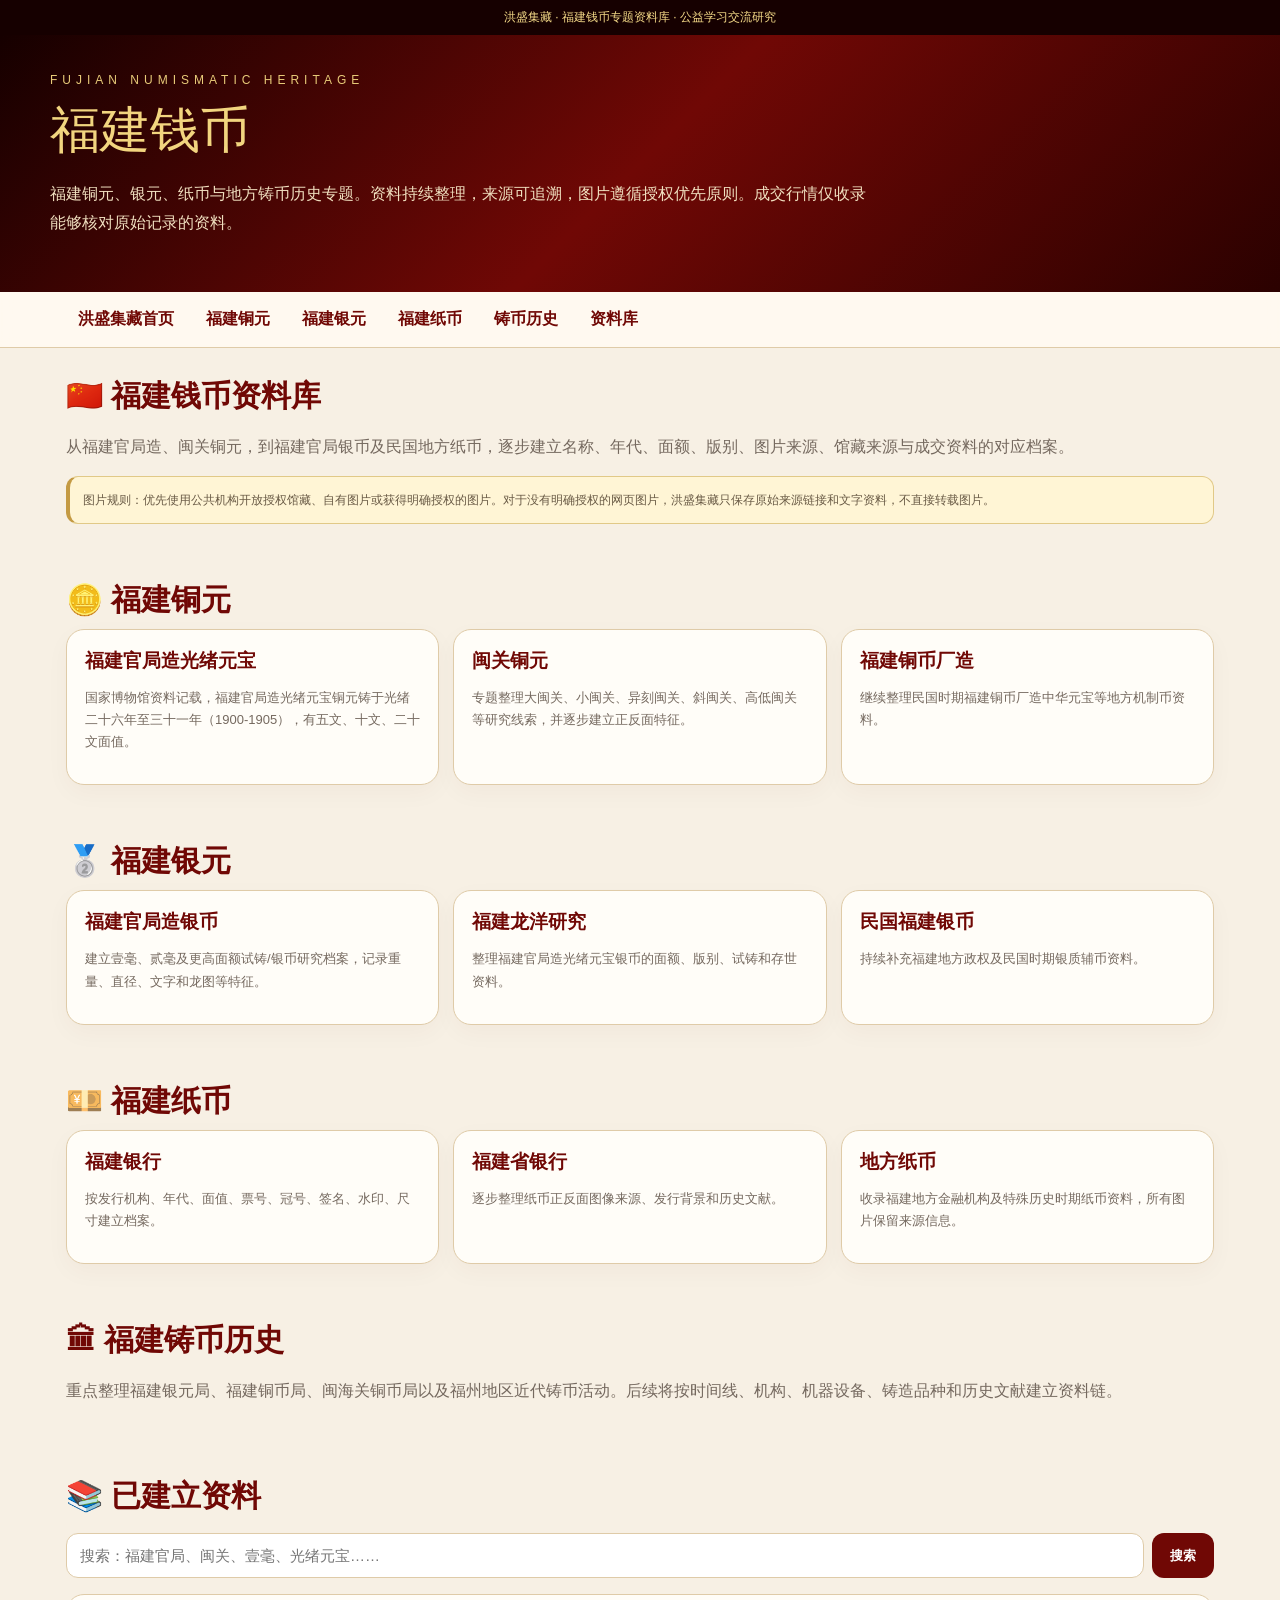
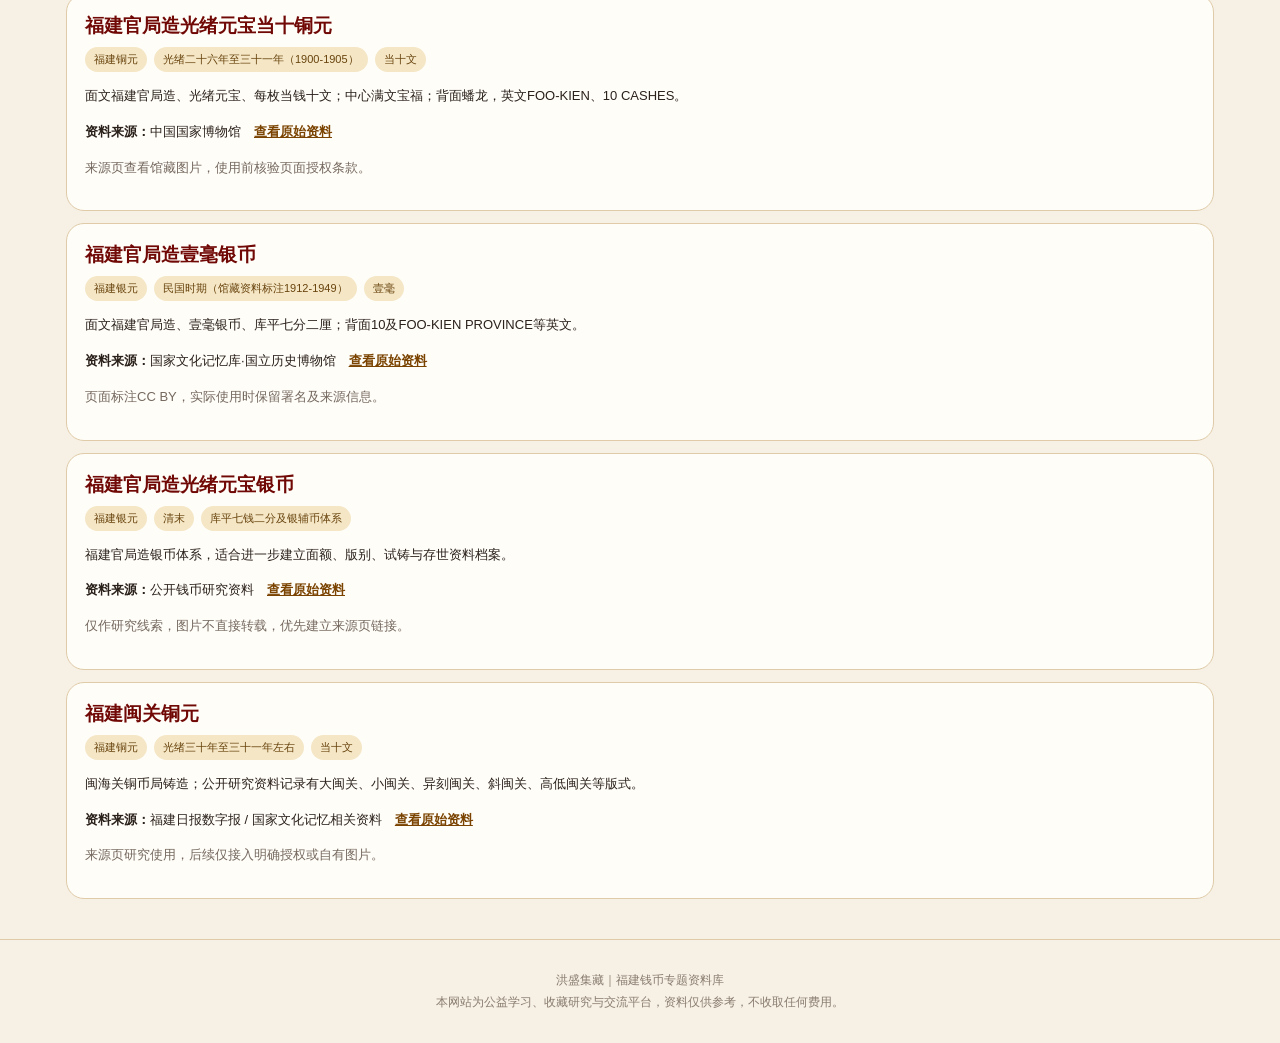
==== fujian-coin.html @ ee7e840b "feat: add Fujian coin research section" ====
<!doctype html>
<html lang="zh-CN">
<head>
<meta charset="utf-8">
<meta name="viewport" content="width=device-width,initial-scale=1">
<meta name="description" content="洪盛集藏·福建钱币资料库，收录福建铜元、福建银元、福建纸币、福建铸币历史及成交研究资料。">
<title>福建钱币｜洪盛集藏</title>
<style>
:root{--red:#700805;--deep:#210000;--gold:#c49a43;--paper:#f7f0e4;--ink:#2b211b;--muted:#75695f;--line:#dfcba8}*{box-sizing:border-box}body{margin:0;background:var(--paper);color:var(--ink);font-family:-apple-system,BlinkMacSystemFont,"Noto Sans SC","PingFang SC","Microsoft YaHei",Arial,sans-serif}.top{background:#160000;color:#f4d987;text-align:center;padding:9px;font-size:12px}.hero{background:linear-gradient(135deg,#160000,#700805,#2b0100);color:#fff;padding:38px 16px}.wrap{max-width:1180px;margin:auto}.kicker{color:#e8cb79;letter-spacing:5px;font-size:12px}.brand{font-family:"STKaiti","KaiTi","Songti SC",serif;font-size:50px;color:#f2d57f;margin:10px 0}.hero p{max-width:820px;color:#f0dfbf;line-height:1.8}.nav{position:sticky;top:0;background:#fffaf0ee;backdrop-filter:blur(10px);border-bottom:1px solid var(--line);z-index:5}.nav .wrap{display:flex;gap:8px;overflow:auto;padding:8px 16px}.nav a{color:var(--red);text-decoration:none;font-weight:800;padding:9px 12px;white-space:nowrap;border-radius:10px}.section{padding:28px 16px}.title{font-family:"STKaiti","KaiTi","Songti SC",serif;color:var(--red);font-size:30px;margin:0 0 8px}.desc{color:var(--muted);line-height:1.7}.cards{display:grid;grid-template-columns:repeat(3,1fr);gap:14px}.card{background:#fffdf8;border:1px solid var(--line);border-radius:18px;padding:18px;box-shadow:0 8px 24px #4b1d0009}.card h3{margin:0;color:var(--red)}.card p{font-size:13px;color:var(--muted);line-height:1.7}.record{background:#fffdf8;border:1px solid var(--line);border-radius:18px;padding:18px;margin:12px 0}.record h3{margin:0 0 7px;color:var(--red)}.meta{display:flex;flex-wrap:wrap;gap:7px;margin:8px 0}.tag{background:#f5e7c6;color:#68430d;padding:5px 9px;border-radius:999px;font-size:11px}.record p{line-height:1.75;font-size:13px}.record a{color:#7a4300;font-weight:800}.notice{background:#fff5d5;border:1px solid #e1c987;border-left:4px solid var(--gold);padding:13px;border-radius:12px;font-size:12px;line-height:1.7;color:#695a45}.search{display:flex;gap:8px;margin:16px 0}.search input{flex:1;padding:13px;border:1px solid var(--line);border-radius:12px;font-size:15px;background:#fff}.search button{border:0;background:var(--red);color:#fff;padding:0 18px;border-radius:12px;font-weight:800}.empty{color:var(--muted);padding:20px;text-align:center}footer{text-align:center;padding:30px 16px;color:#897d70;border-top:1px solid var(--line);font-size:12px;line-height:1.8}@media(max-width:800px){.cards{grid-template-columns:1fr 1fr}}@media(max-width:520px){.cards{grid-template-columns:1fr}.brand{font-size:40px}}
</style>
</head>
<body>
<div class="top">洪盛集藏 · 福建钱币专题资料库 · 公益学习交流研究</div>
<header class="hero"><div class="wrap"><div class="kicker">FUJIAN NUMISMATIC HERITAGE</div><div class="brand">福建钱币</div><p>福建铜元、银元、纸币与地方铸币历史专题。资料持续整理，来源可追溯，图片遵循授权优先原则。成交行情仅收录能够核对原始记录的资料。</p></div></header>
<nav class="nav"><div class="wrap"><a href="./">洪盛集藏首页</a><a href="#copper">福建铜元</a><a href="#silver">福建银元</a><a href="#paper">福建纸币</a><a href="#history">铸币历史</a><a href="#records">资料库</a></div></nav>
<main class="wrap">
<section class="section"><h2 class="title">🇨🇳 福建钱币资料库</h2><p class="desc">从福建官局造、闽关铜元，到福建官局银币及民国地方纸币，逐步建立名称、年代、面额、版别、图片来源、馆藏来源与成交资料的对应档案。</p><div class="notice">图片规则：优先使用公共机构开放授权馆藏、自有图片或获得明确授权的图片。对于没有明确授权的网页图片，洪盛集藏只保存原始来源链接和文字资料，不直接转载图片。</div></section>
<section class="section" id="copper"><h2 class="title">🪙 福建铜元</h2><div class="cards"><div class="card"><h3>福建官局造光绪元宝</h3><p>国家博物馆资料记载，福建官局造光绪元宝铜元铸于光绪二十六年至三十一年（1900-1905），有五文、十文、二十文面值。</p></div><div class="card"><h3>闽关铜元</h3><p>专题整理大闽关、小闽关、异刻闽关、斜闽关、高低闽关等研究线索，并逐步建立正反面特征。</p></div><div class="card"><h3>福建铜币厂造</h3><p>继续整理民国时期福建铜币厂造中华元宝等地方机制币资料。</p></div></div></section>
<section class="section" id="silver"><h2 class="title">🥈 福建银元</h2><div class="cards"><div class="card"><h3>福建官局造银币</h3><p>建立壹毫、贰毫及更高面额试铸/银币研究档案，记录重量、直径、文字和龙图等特征。</p></div><div class="card"><h3>福建龙洋研究</h3><p>整理福建官局造光绪元宝银币的面额、版别、试铸和存世资料。</p></div><div class="card"><h3>民国福建银币</h3><p>持续补充福建地方政权及民国时期银质辅币资料。</p></div></div></section>
<section class="section" id="paper"><h2 class="title">💴 福建纸币</h2><div class="cards"><div class="card"><h3>福建银行</h3><p>按发行机构、年代、面值、票号、冠号、签名、水印、尺寸建立档案。</p></div><div class="card"><h3>福建省银行</h3><p>逐步整理纸币正反面图像来源、发行背景和历史文献。</p></div><div class="card"><h3>地方纸币</h3><p>收录福建地方金融机构及特殊历史时期纸币资料，所有图片保留来源信息。</p></div></div></section>
<section class="section" id="history"><h2 class="title">🏛 福建铸币历史</h2><p class="desc">重点整理福建银元局、福建铜币局、闽海关铜币局以及福州地区近代铸币活动。后续将按时间线、机构、机器设备、铸造品种和历史文献建立资料链。</p></section>
<section class="section" id="records"><h2 class="title">📚 已建立资料</h2><div class="search"><input id="q" placeholder="搜索：福建官局、闽关、壹毫、光绪元宝……"><button onclick="searchRecords()">搜索</button></div><div id="list"><div class="empty">资料加载中……</div></div></section>
</main>
<footer>洪盛集藏｜福建钱币专题资料库<br>本网站为公益学习、收藏研究与交流平台，资料仅供参考，不收取任何费用。</footer>
<script>
let records=[];
fetch('./data/fujian-coins.json').then(r=>r.json()).then(d=>{records=d.records||[];render(records)}).catch(()=>{document.getElementById('list').innerHTML='<div class="empty">资料暂时无法加载，请稍后刷新。</div>'});
function render(items){const el=document.getElementById('list');if(!items.length){el.innerHTML='<div class="empty">没有找到相关资料。</div>';return}el.innerHTML=items.map(x=>`<article class="record"><h3>${esc(x.name)}</h3><div class="meta"><span class="tag">${esc(x.category)}</span><span class="tag">${esc(x.period)}</span>${x.denomination?`<span class="tag">${esc(x.denomination)}</span>`:''}</div><p>${esc(x.features||'')}</p><p><b>资料来源：</b>${esc(x.source||'')}　<a href="${escAttr(x.source_url)}" target="_blank" rel="noopener">查看原始资料</a></p><p class="desc">${esc(x.image_policy||'')}</p></article>`).join('')}
function searchRecords(){const q=document.getElementById('q').value.trim().toLowerCase();render(!q?records:records.filter(x=>Object.values(x).join(' ').toLowerCase().includes(q)))}
function esc(s){return String(s??'').replace(/[&<>\"]/g,m=>({'&':'&amp;','<':'&lt;','>':'&gt;','\\':'&#92;','"':'&quot;'}[m]))}function escAttr(s){return esc(s).replace(/'/g,'&#39;')}
document.getElementById('q').addEventListener('keydown',e=>{if(e.key==='Enter')searchRecords()});
</script>
</body>
</html>
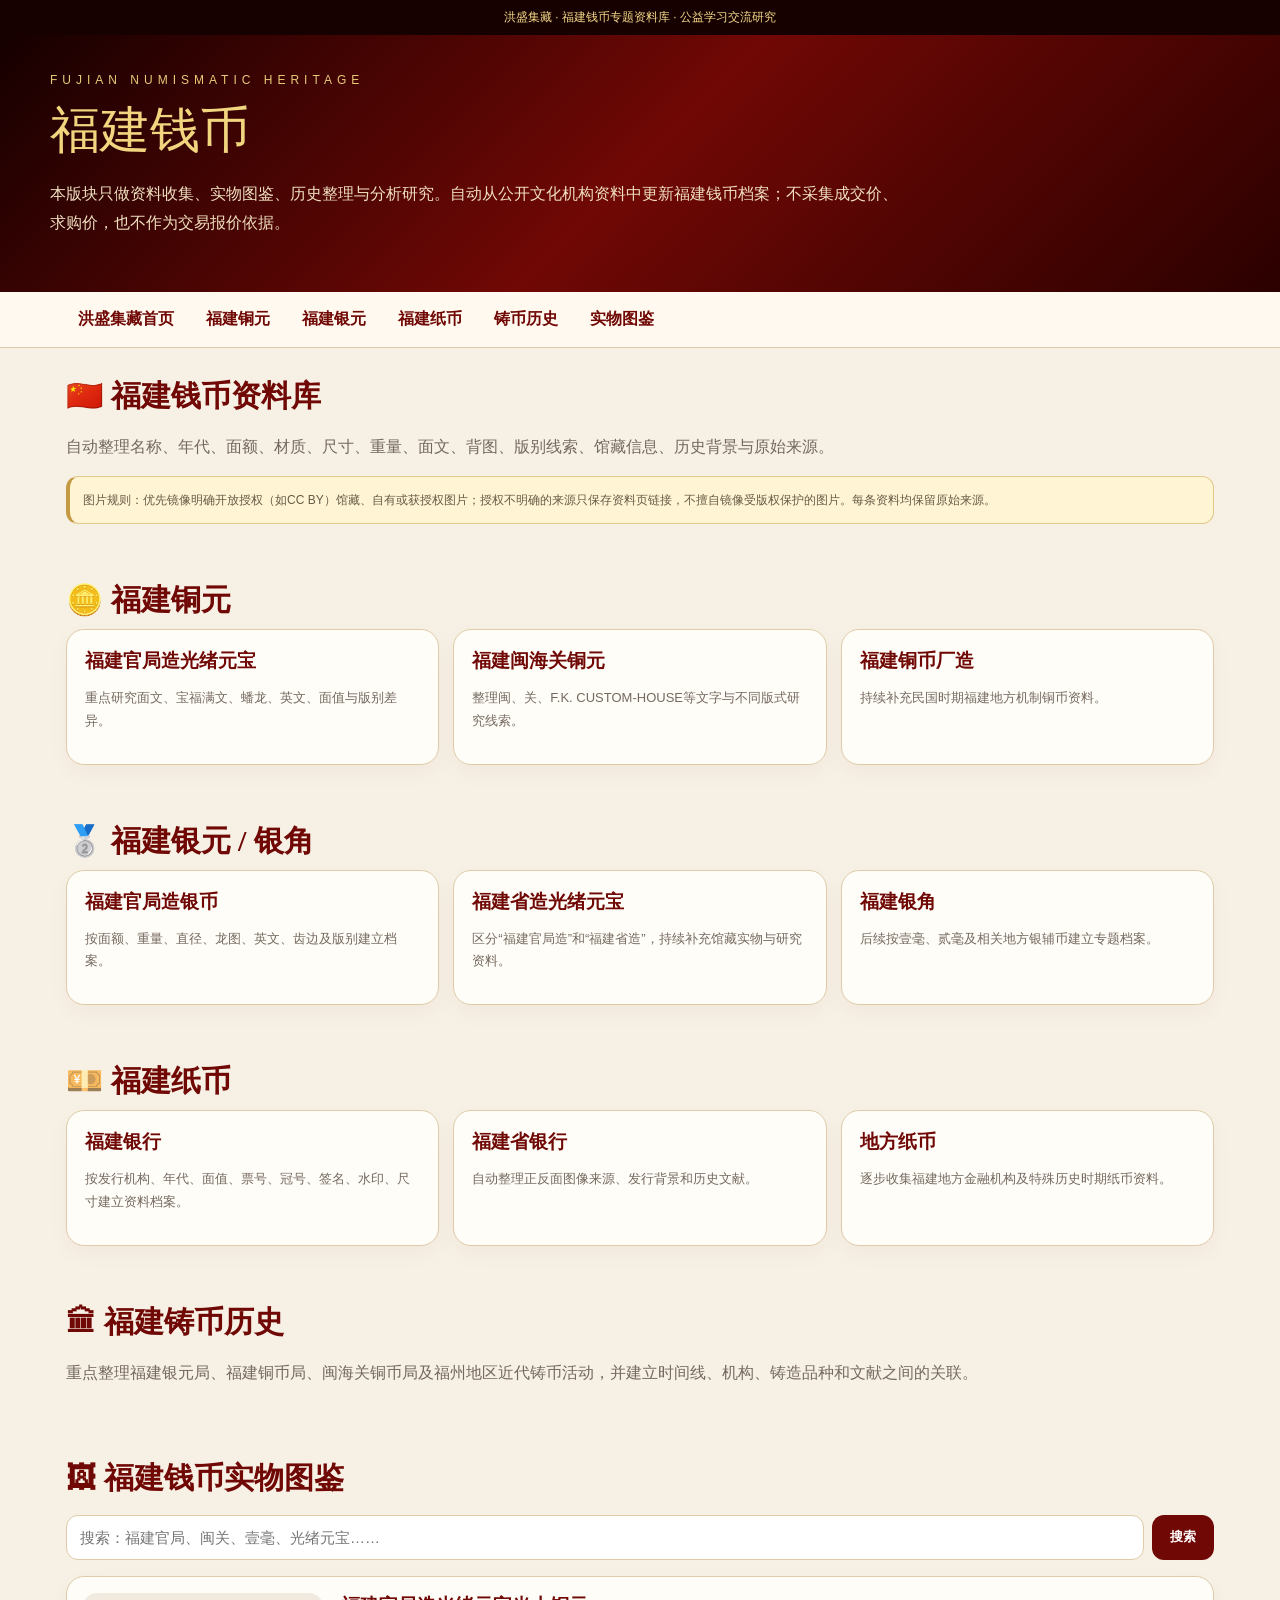
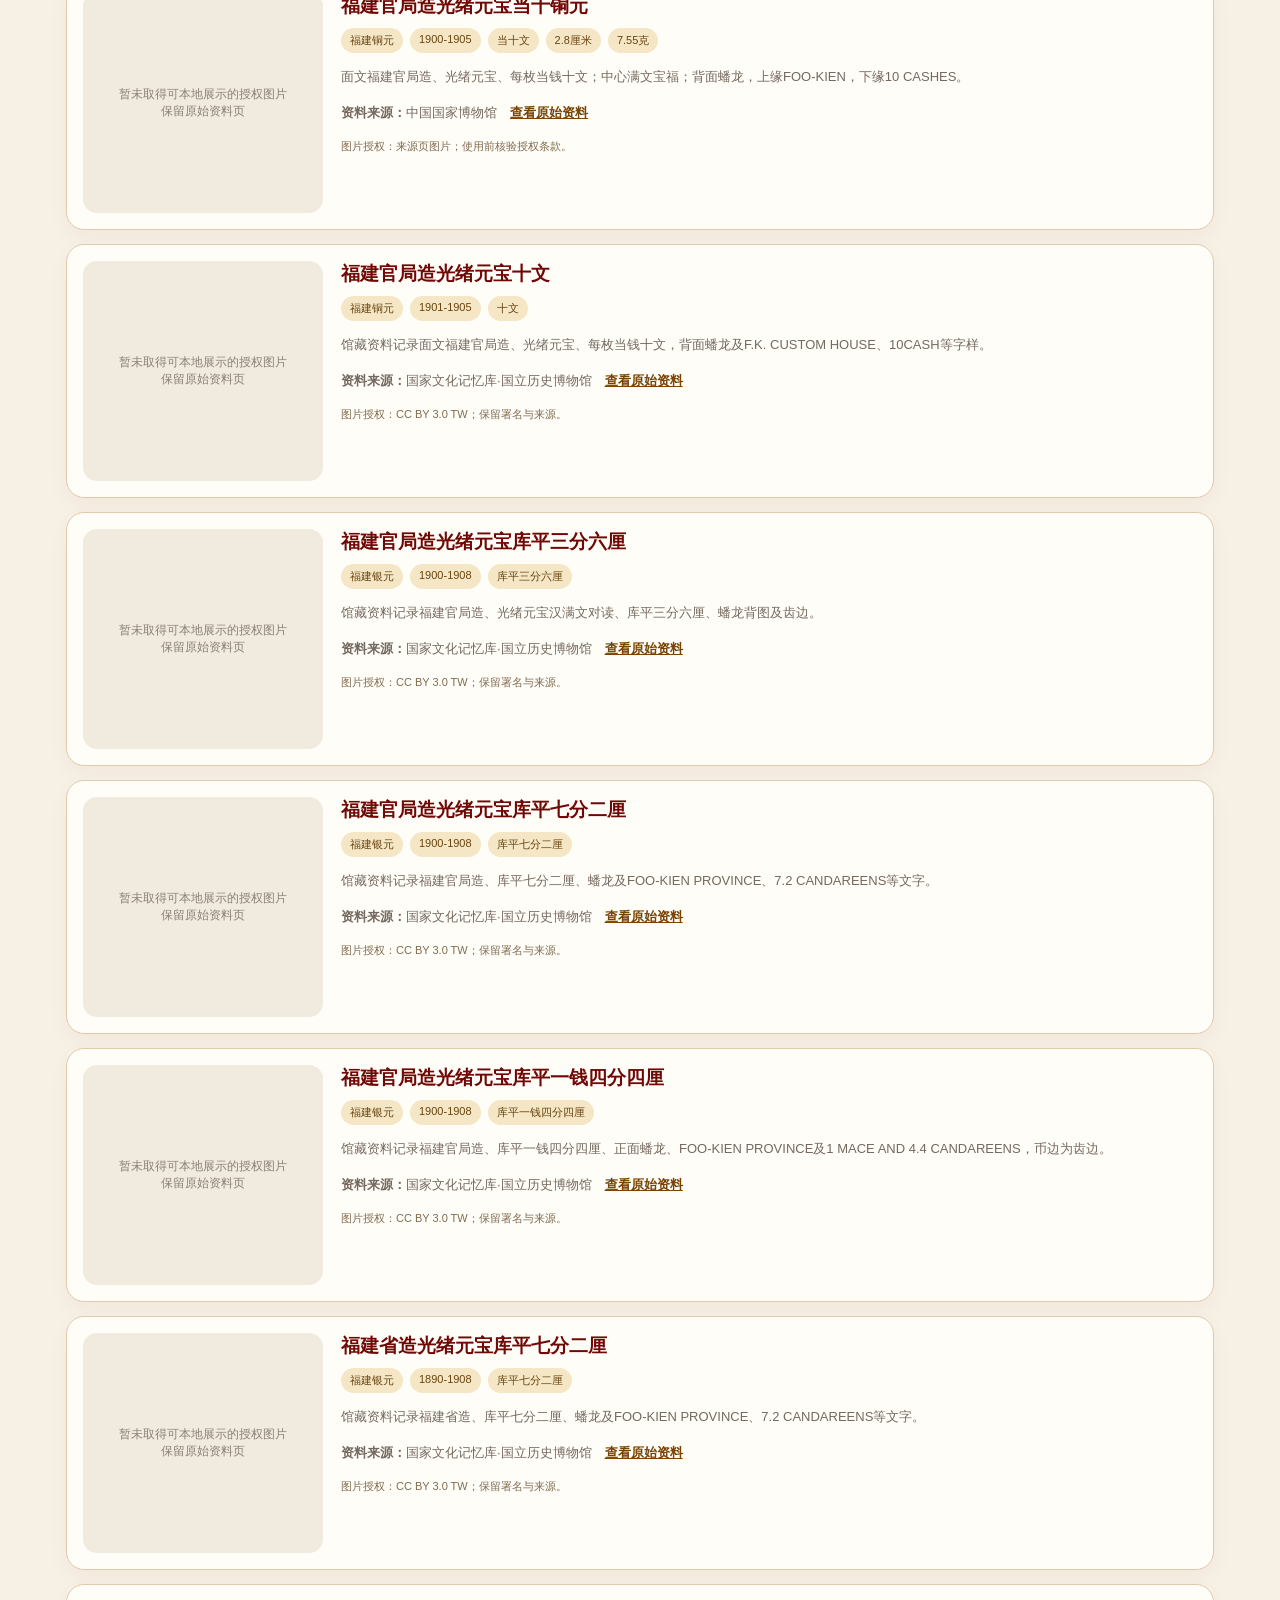
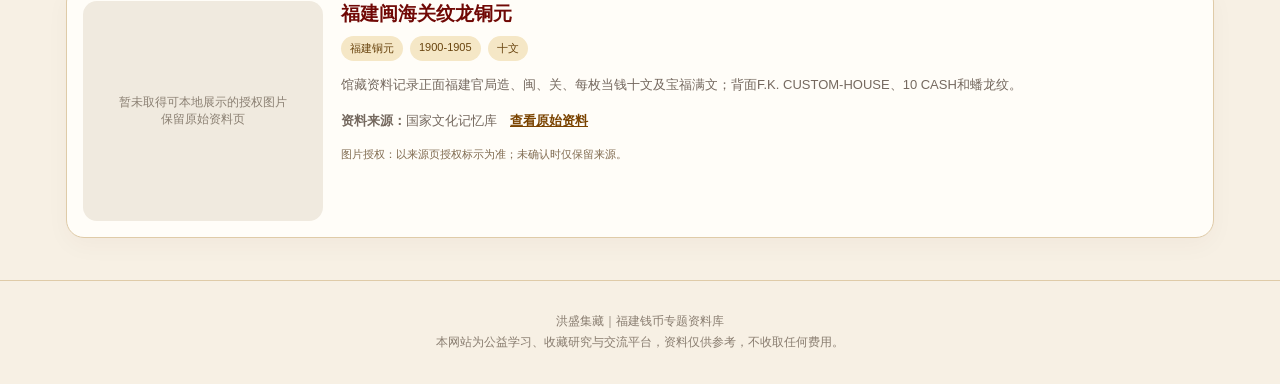
==== commit 8dbe10c0: "feat: show Fujian research records and authorized specimen images" ====
--- a/fujian-coin.html
+++ b/fujian-coin.html
@@ -1,34 +1,30 @@
 <!doctype html>
 <html lang="zh-CN">
 <head>
-<meta charset="utf-8">
-<meta name="viewport" content="width=device-width,initial-scale=1">
-<meta name="description" content="洪盛集藏·福建钱币资料库，收录福建铜元、福建银元、福建纸币、福建铸币历史及成交研究资料。">
-<title>福建钱币｜洪盛集藏</title>
+<meta charset="utf-8"><meta name="viewport" content="width=device-width,initial-scale=1">
+<meta name="description" content="洪盛集藏·福建钱币资料库：自动整理福建铜元、银元、银角、纸币、地方货币、铸币历史与馆藏实物图片。">
+<title>福建钱币资料库｜洪盛集藏</title>
 <style>
-:root{--red:#700805;--deep:#210000;--gold:#c49a43;--paper:#f7f0e4;--ink:#2b211b;--muted:#75695f;--line:#dfcba8}*{box-sizing:border-box}body{margin:0;background:var(--paper);color:var(--ink);font-family:-apple-system,BlinkMacSystemFont,"Noto Sans SC","PingFang SC","Microsoft YaHei",Arial,sans-serif}.top{background:#160000;color:#f4d987;text-align:center;padding:9px;font-size:12px}.hero{background:linear-gradient(135deg,#160000,#700805,#2b0100);color:#fff;padding:38px 16px}.wrap{max-width:1180px;margin:auto}.kicker{color:#e8cb79;letter-spacing:5px;font-size:12px}.brand{font-family:"STKaiti","KaiTi","Songti SC",serif;font-size:50px;color:#f2d57f;margin:10px 0}.hero p{max-width:820px;color:#f0dfbf;line-height:1.8}.nav{position:sticky;top:0;background:#fffaf0ee;backdrop-filter:blur(10px);border-bottom:1px solid var(--line);z-index:5}.nav .wrap{display:flex;gap:8px;overflow:auto;padding:8px 16px}.nav a{color:var(--red);text-decoration:none;font-weight:800;padding:9px 12px;white-space:nowrap;border-radius:10px}.section{padding:28px 16px}.title{font-family:"STKaiti","KaiTi","Songti SC",serif;color:var(--red);font-size:30px;margin:0 0 8px}.desc{color:var(--muted);line-height:1.7}.cards{display:grid;grid-template-columns:repeat(3,1fr);gap:14px}.card{background:#fffdf8;border:1px solid var(--line);border-radius:18px;padding:18px;box-shadow:0 8px 24px #4b1d0009}.card h3{margin:0;color:var(--red)}.card p{font-size:13px;color:var(--muted);line-height:1.7}.record{background:#fffdf8;border:1px solid var(--line);border-radius:18px;padding:18px;margin:12px 0}.record h3{margin:0 0 7px;color:var(--red)}.meta{display:flex;flex-wrap:wrap;gap:7px;margin:8px 0}.tag{background:#f5e7c6;color:#68430d;padding:5px 9px;border-radius:999px;font-size:11px}.record p{line-height:1.75;font-size:13px}.record a{color:#7a4300;font-weight:800}.notice{background:#fff5d5;border:1px solid #e1c987;border-left:4px solid var(--gold);padding:13px;border-radius:12px;font-size:12px;line-height:1.7;color:#695a45}.search{display:flex;gap:8px;margin:16px 0}.search input{flex:1;padding:13px;border:1px solid var(--line);border-radius:12px;font-size:15px;background:#fff}.search button{border:0;background:var(--red);color:#fff;padding:0 18px;border-radius:12px;font-weight:800}.empty{color:var(--muted);padding:20px;text-align:center}footer{text-align:center;padding:30px 16px;color:#897d70;border-top:1px solid var(--line);font-size:12px;line-height:1.8}@media(max-width:800px){.cards{grid-template-columns:1fr 1fr}}@media(max-width:520px){.cards{grid-template-columns:1fr}.brand{font-size:40px}}
-</style>
-</head>
+:root{--red:#700805;--gold:#c49a43;--paper:#f7f0e4;--ink:#2b211b;--muted:#75695f;--line:#dfcba8}*{box-sizing:border-box}body{margin:0;background:var(--paper);color:var(--ink);font-family:-apple-system,BlinkMacSystemFont,"Noto Sans SC","PingFang SC","Microsoft YaHei",Arial,sans-serif}.top{background:#160000;color:#f4d987;text-align:center;padding:9px;font-size:12px}.hero{background:linear-gradient(135deg,#160000,#700805,#2b0100);color:#fff;padding:38px 16px}.wrap{max-width:1180px;margin:auto}.kicker{color:#e8cb79;letter-spacing:5px;font-size:12px}.brand{font-family:"STKaiti","KaiTi","Songti SC",serif;font-size:50px;color:#f2d57f;margin:10px 0}.hero p{max-width:850px;color:#f0dfbf;line-height:1.8}.nav{position:sticky;top:0;background:#fffaf0ee;backdrop-filter:blur(10px);border-bottom:1px solid var(--line);z-index:5}.nav .wrap{display:flex;gap:8px;overflow:auto;padding:8px 16px}.nav a{color:var(--red);text-decoration:none;font-weight:800;padding:9px 12px;white-space:nowrap;border-radius:10px}.section{padding:28px 16px}.title{font-family:"STKaiti","KaiTi","Songti SC",serif;color:var(--red);font-size:30px;margin:0 0 8px}.desc{color:var(--muted);line-height:1.7}.cards{display:grid;grid-template-columns:repeat(3,1fr);gap:14px}.card,.record{background:#fffdf8;border:1px solid var(--line);border-radius:18px;box-shadow:0 8px 24px #4b1d0009}.card{padding:18px}.card h3,.record h3{margin:0;color:var(--red)}.card p,.record p{font-size:13px;color:var(--muted);line-height:1.75}.notice{background:#fff5d5;border:1px solid #e1c987;border-left:4px solid var(--gold);padding:13px;border-radius:12px;font-size:12px;line-height:1.7;color:#695a45}.search{display:flex;gap:8px;margin:16px 0}.search input{flex:1;padding:13px;border:1px solid var(--line);border-radius:12px;font-size:15px;background:#fff}.search button{border:0;background:var(--red);color:#fff;padding:0 18px;border-radius:12px;font-weight:800}.record{padding:16px;margin:14px 0}.meta{display:flex;flex-wrap:wrap;gap:7px;margin:9px 0}.tag{background:#f5e7c6;color:#68430d;padding:5px 9px;border-radius:999px;font-size:11px}.record-grid{display:grid;grid-template-columns:240px 1fr;gap:18px;align-items:start}.specimen{width:100%;height:220px;object-fit:contain;background:#f0eadf;border-radius:14px;border:1px solid #e1d5c0}.specimen-placeholder{height:220px;display:grid;place-items:center;background:#f0eadf;border-radius:14px;color:#8b8073;font-size:12px;text-align:center;padding:20px}.record a{color:#7a4300;font-weight:800}.license{font-size:11px!important;color:#806b50!important}.empty{color:var(--muted);padding:20px;text-align:center}footer{text-align:center;padding:30px 16px;color:#897d70;border-top:1px solid var(--line);font-size:12px;line-height:1.8}@media(max-width:800px){.cards{grid-template-columns:1fr 1fr}.record-grid{grid-template-columns:180px 1fr}.specimen,.specimen-placeholder{height:180px}}@media(max-width:520px){.cards{grid-template-columns:1fr}.brand{font-size:40px}.record-grid{grid-template-columns:1fr}.specimen,.specimen-placeholder{height:230px}}
+</style></head>
 <body>
 <div class="top">洪盛集藏 · 福建钱币专题资料库 · 公益学习交流研究</div>
-<header class="hero"><div class="wrap"><div class="kicker">FUJIAN NUMISMATIC HERITAGE</div><div class="brand">福建钱币</div><p>福建铜元、银元、纸币与地方铸币历史专题。资料持续整理，来源可追溯，图片遵循授权优先原则。成交行情仅收录能够核对原始记录的资料。</p></div></header>
-<nav class="nav"><div class="wrap"><a href="./">洪盛集藏首页</a><a href="#copper">福建铜元</a><a href="#silver">福建银元</a><a href="#paper">福建纸币</a><a href="#history">铸币历史</a><a href="#records">资料库</a></div></nav>
+<header class="hero"><div class="wrap"><div class="kicker">FUJIAN NUMISMATIC HERITAGE</div><div class="brand">福建钱币</div><p>本版块只做资料收集、实物图鉴、历史整理与分析研究。自动从公开文化机构资料中更新福建钱币档案；不采集成交价、求购价，也不作为交易报价依据。</p></div></header>
+<nav class="nav"><div class="wrap"><a href="./">洪盛集藏首页</a><a href="#copper">福建铜元</a><a href="#silver">福建银元</a><a href="#paper">福建纸币</a><a href="#history">铸币历史</a><a href="#records">实物图鉴</a></div></nav>
 <main class="wrap">
-<section class="section"><h2 class="title">🇨🇳 福建钱币资料库</h2><p class="desc">从福建官局造、闽关铜元，到福建官局银币及民国地方纸币，逐步建立名称、年代、面额、版别、图片来源、馆藏来源与成交资料的对应档案。</p><div class="notice">图片规则：优先使用公共机构开放授权馆藏、自有图片或获得明确授权的图片。对于没有明确授权的网页图片，洪盛集藏只保存原始来源链接和文字资料，不直接转载图片。</div></section>
-<section class="section" id="copper"><h2 class="title">🪙 福建铜元</h2><div class="cards"><div class="card"><h3>福建官局造光绪元宝</h3><p>国家博物馆资料记载，福建官局造光绪元宝铜元铸于光绪二十六年至三十一年（1900-1905），有五文、十文、二十文面值。</p></div><div class="card"><h3>闽关铜元</h3><p>专题整理大闽关、小闽关、异刻闽关、斜闽关、高低闽关等研究线索，并逐步建立正反面特征。</p></div><div class="card"><h3>福建铜币厂造</h3><p>继续整理民国时期福建铜币厂造中华元宝等地方机制币资料。</p></div></div></section>
-<section class="section" id="silver"><h2 class="title">🥈 福建银元</h2><div class="cards"><div class="card"><h3>福建官局造银币</h3><p>建立壹毫、贰毫及更高面额试铸/银币研究档案，记录重量、直径、文字和龙图等特征。</p></div><div class="card"><h3>福建龙洋研究</h3><p>整理福建官局造光绪元宝银币的面额、版别、试铸和存世资料。</p></div><div class="card"><h3>民国福建银币</h3><p>持续补充福建地方政权及民国时期银质辅币资料。</p></div></div></section>
-<section class="section" id="paper"><h2 class="title">💴 福建纸币</h2><div class="cards"><div class="card"><h3>福建银行</h3><p>按发行机构、年代、面值、票号、冠号、签名、水印、尺寸建立档案。</p></div><div class="card"><h3>福建省银行</h3><p>逐步整理纸币正反面图像来源、发行背景和历史文献。</p></div><div class="card"><h3>地方纸币</h3><p>收录福建地方金融机构及特殊历史时期纸币资料，所有图片保留来源信息。</p></div></div></section>
-<section class="section" id="history"><h2 class="title">🏛 福建铸币历史</h2><p class="desc">重点整理福建银元局、福建铜币局、闽海关铜币局以及福州地区近代铸币活动。后续将按时间线、机构、机器设备、铸造品种和历史文献建立资料链。</p></section>
-<section class="section" id="records"><h2 class="title">📚 已建立资料</h2><div class="search"><input id="q" placeholder="搜索：福建官局、闽关、壹毫、光绪元宝……"><button onclick="searchRecords()">搜索</button></div><div id="list"><div class="empty">资料加载中……</div></div></section>
+<section class="section"><h2 class="title">🇨🇳 福建钱币资料库</h2><p class="desc">自动整理名称、年代、面额、材质、尺寸、重量、面文、背图、版别线索、馆藏信息、历史背景与原始来源。</p><div class="notice">图片规则：优先镜像明确开放授权（如CC BY）馆藏、自有或获授权图片；授权不明确的来源只保存资料页链接，不擅自镜像受版权保护的图片。每条资料均保留原始来源。</div></section>
+<section class="section" id="copper"><h2 class="title">🪙 福建铜元</h2><div class="cards"><div class="card"><h3>福建官局造光绪元宝</h3><p>重点研究面文、宝福满文、蟠龙、英文、面值与版别差异。</p></div><div class="card"><h3>福建闽海关铜元</h3><p>整理闽、关、F.K. CUSTOM-HOUSE等文字与不同版式研究线索。</p></div><div class="card"><h3>福建铜币厂造</h3><p>持续补充民国时期福建地方机制铜币资料。</p></div></div></section>
+<section class="section" id="silver"><h2 class="title">🥈 福建银元 / 银角</h2><div class="cards"><div class="card"><h3>福建官局造银币</h3><p>按面额、重量、直径、龙图、英文、齿边及版别建立档案。</p></div><div class="card"><h3>福建省造光绪元宝</h3><p>区分“福建官局造”和“福建省造”，持续补充馆藏实物与研究资料。</p></div><div class="card"><h3>福建银角</h3><p>后续按壹毫、贰毫及相关地方银辅币建立专题档案。</p></div></div></section>
+<section class="section" id="paper"><h2 class="title">💴 福建纸币</h2><div class="cards"><div class="card"><h3>福建银行</h3><p>按发行机构、年代、面值、票号、冠号、签名、水印、尺寸建立资料档案。</p></div><div class="card"><h3>福建省银行</h3><p>自动整理正反面图像来源、发行背景和历史文献。</p></div><div class="card"><h3>地方纸币</h3><p>逐步收集福建地方金融机构及特殊历史时期纸币资料。</p></div></div></section>
+<section class="section" id="history"><h2 class="title">🏛 福建铸币历史</h2><p class="desc">重点整理福建银元局、福建铜币局、闽海关铜币局及福州地区近代铸币活动，并建立时间线、机构、铸造品种和文献之间的关联。</p></section>
+<section class="section" id="records"><h2 class="title">🖼 福建钱币实物图鉴</h2><div class="search"><input id="q" placeholder="搜索：福建官局、闽关、壹毫、光绪元宝……"><button onclick="searchRecords()">搜索</button></div><div id="list"><div class="empty">资料加载中……</div></div></section>
 </main>
 <footer>洪盛集藏｜福建钱币专题资料库<br>本网站为公益学习、收藏研究与交流平台，资料仅供参考，不收取任何费用。</footer>
 <script>
 let records=[];
-fetch('./data/fujian-coins.json').then(r=>r.json()).then(d=>{records=d.records||[];render(records)}).catch(()=>{document.getElementById('list').innerHTML='<div class="empty">资料暂时无法加载，请稍后刷新。</div>'});
-function render(items){const el=document.getElementById('list');if(!items.length){el.innerHTML='<div class="empty">没有找到相关资料。</div>';return}el.innerHTML=items.map(x=>`<article class="record"><h3>${esc(x.name)}</h3><div class="meta"><span class="tag">${esc(x.category)}</span><span class="tag">${esc(x.period)}</span>${x.denomination?`<span class="tag">${esc(x.denomination)}</span>`:''}</div><p>${esc(x.features||'')}</p><p><b>资料来源：</b>${esc(x.source||'')}　<a href="${escAttr(x.source_url)}" target="_blank" rel="noopener">查看原始资料</a></p><p class="desc">${esc(x.image_policy||'')}</p></article>`).join('')}
+fetch('./data/fujian-coins.json').then(r=>r.json()).then(d=>{records=d.records||[];render(records)}).catch(()=>document.getElementById('list').innerHTML='<div class="empty">资料暂时无法加载，请稍后刷新。</div>');
+function render(items){const el=document.getElementById('list');if(!items.length){el.innerHTML='<div class="empty">没有找到相关资料。</div>';return}el.innerHTML=items.map(x=>`<article class="record"><div class="record-grid">${x.image_local?`<img class="specimen" src="./${escAttr(x.image_local)}" alt="${escAttr(x.name)}实物图" loading="lazy">`:x.source_image_url?`<a href="${escAttr(x.source_url)}" target="_blank" rel="noopener"><div class="specimen-placeholder">查看来源页实物图片<br>授权状态：${esc(x.image_status||'来源页')}</div></a>`:`<div class="specimen-placeholder">暂未取得可本地展示的授权图片<br>保留原始资料页</div>`}<div><h3>${esc(x.name)}</h3><div class="meta"><span class="tag">${esc(x.category)}</span><span class="tag">${esc(x.period)}</span>${x.denomination?`<span class="tag">${esc(x.denomination)}</span>`:''}${x.diameter?`<span class="tag">${esc(x.diameter)}</span>`:''}${x.weight?`<span class="tag">${esc(x.weight)}</span>`:''}</div><p>${esc(x.features||'')}</p><p><b>资料来源：</b>${esc(x.source||'')}　<a href="${escAttr(x.source_url)}" target="_blank" rel="noopener">查看原始资料</a></p><p class="license">图片授权：${esc(x.image_license||x.image_policy||'以来源页为准')}</p></div></div></article>`).join('')}
 function searchRecords(){const q=document.getElementById('q').value.trim().toLowerCase();render(!q?records:records.filter(x=>Object.values(x).join(' ').toLowerCase().includes(q)))}
 function esc(s){return String(s??'').replace(/[&<>\"]/g,m=>({'&':'&amp;','<':'&lt;','>':'&gt;','\\':'&#92;','"':'&quot;'}[m]))}function escAttr(s){return esc(s).replace(/'/g,'&#39;')}
 document.getElementById('q').addEventListener('keydown',e=>{if(e.key==='Enter')searchRecords()});
-</script>
-</body>
-</html>
+</script></body></html>
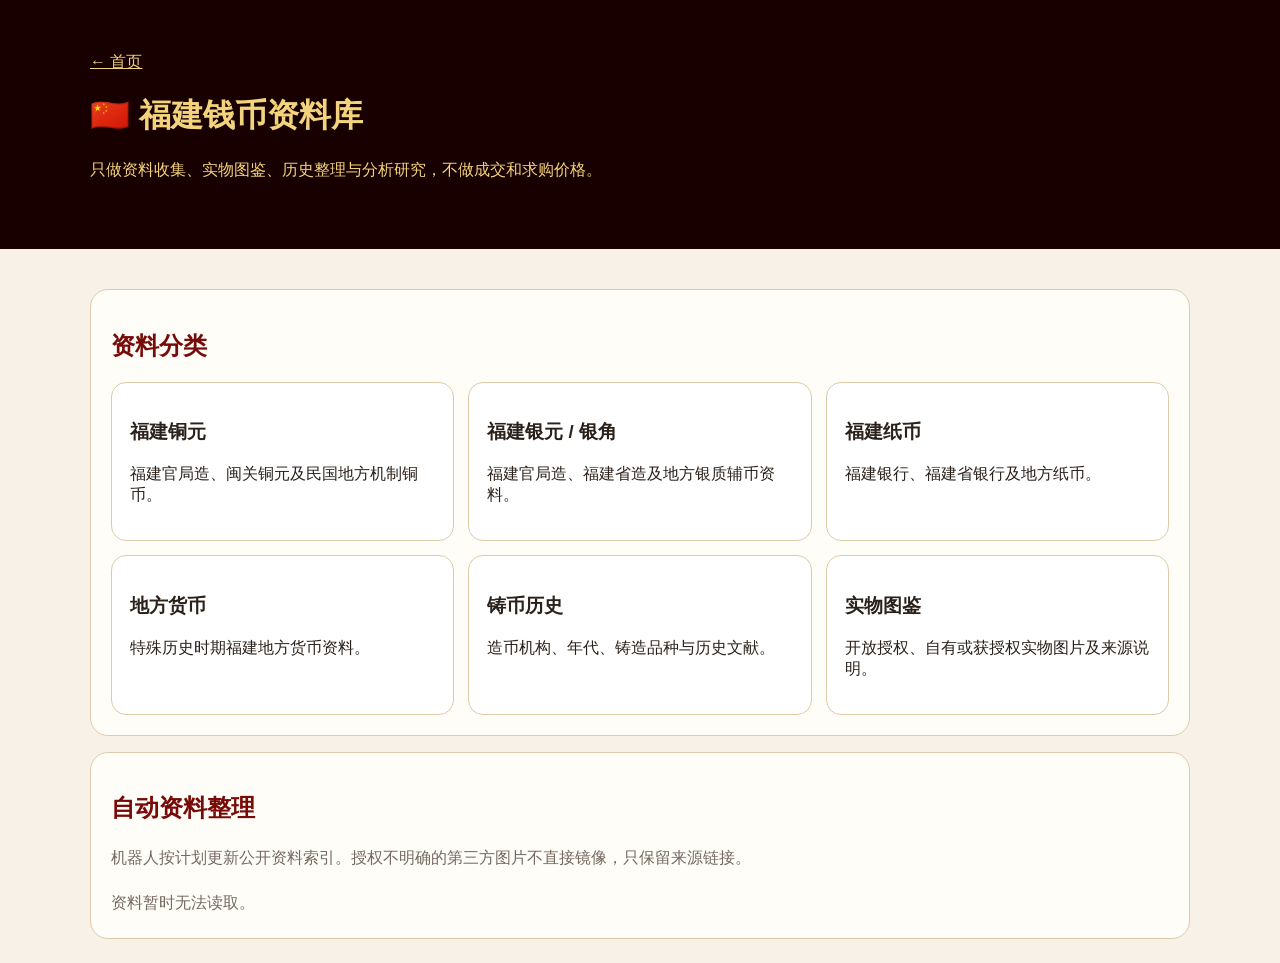
==== commit e41ddd41: "reset: add clean Fujian research section" ====
--- a/fujian-coin.html
+++ b/fujian-coin.html
@@ -1,30 +1 @@
-<!doctype html>
-<html lang="zh-CN">
-<head>
-<meta charset="utf-8"><meta name="viewport" content="width=device-width,initial-scale=1">
-<meta name="description" content="洪盛集藏·福建钱币资料库：自动整理福建铜元、银元、银角、纸币、地方货币、铸币历史与馆藏实物图片。">
-<title>福建钱币资料库｜洪盛集藏</title>
-<style>
-:root{--red:#700805;--gold:#c49a43;--paper:#f7f0e4;--ink:#2b211b;--muted:#75695f;--line:#dfcba8}*{box-sizing:border-box}body{margin:0;background:var(--paper);color:var(--ink);font-family:-apple-system,BlinkMacSystemFont,"Noto Sans SC","PingFang SC","Microsoft YaHei",Arial,sans-serif}.top{background:#160000;color:#f4d987;text-align:center;padding:9px;font-size:12px}.hero{background:linear-gradient(135deg,#160000,#700805,#2b0100);color:#fff;padding:38px 16px}.wrap{max-width:1180px;margin:auto}.kicker{color:#e8cb79;letter-spacing:5px;font-size:12px}.brand{font-family:"STKaiti","KaiTi","Songti SC",serif;font-size:50px;color:#f2d57f;margin:10px 0}.hero p{max-width:850px;color:#f0dfbf;line-height:1.8}.nav{position:sticky;top:0;background:#fffaf0ee;backdrop-filter:blur(10px);border-bottom:1px solid var(--line);z-index:5}.nav .wrap{display:flex;gap:8px;overflow:auto;padding:8px 16px}.nav a{color:var(--red);text-decoration:none;font-weight:800;padding:9px 12px;white-space:nowrap;border-radius:10px}.section{padding:28px 16px}.title{font-family:"STKaiti","KaiTi","Songti SC",serif;color:var(--red);font-size:30px;margin:0 0 8px}.desc{color:var(--muted);line-height:1.7}.cards{display:grid;grid-template-columns:repeat(3,1fr);gap:14px}.card,.record{background:#fffdf8;border:1px solid var(--line);border-radius:18px;box-shadow:0 8px 24px #4b1d0009}.card{padding:18px}.card h3,.record h3{margin:0;color:var(--red)}.card p,.record p{font-size:13px;color:var(--muted);line-height:1.75}.notice{background:#fff5d5;border:1px solid #e1c987;border-left:4px solid var(--gold);padding:13px;border-radius:12px;font-size:12px;line-height:1.7;color:#695a45}.search{display:flex;gap:8px;margin:16px 0}.search input{flex:1;padding:13px;border:1px solid var(--line);border-radius:12px;font-size:15px;background:#fff}.search button{border:0;background:var(--red);color:#fff;padding:0 18px;border-radius:12px;font-weight:800}.record{padding:16px;margin:14px 0}.meta{display:flex;flex-wrap:wrap;gap:7px;margin:9px 0}.tag{background:#f5e7c6;color:#68430d;padding:5px 9px;border-radius:999px;font-size:11px}.record-grid{display:grid;grid-template-columns:240px 1fr;gap:18px;align-items:start}.specimen{width:100%;height:220px;object-fit:contain;background:#f0eadf;border-radius:14px;border:1px solid #e1d5c0}.specimen-placeholder{height:220px;display:grid;place-items:center;background:#f0eadf;border-radius:14px;color:#8b8073;font-size:12px;text-align:center;padding:20px}.record a{color:#7a4300;font-weight:800}.license{font-size:11px!important;color:#806b50!important}.empty{color:var(--muted);padding:20px;text-align:center}footer{text-align:center;padding:30px 16px;color:#897d70;border-top:1px solid var(--line);font-size:12px;line-height:1.8}@media(max-width:800px){.cards{grid-template-columns:1fr 1fr}.record-grid{grid-template-columns:180px 1fr}.specimen,.specimen-placeholder{height:180px}}@media(max-width:520px){.cards{grid-template-columns:1fr}.brand{font-size:40px}.record-grid{grid-template-columns:1fr}.specimen,.specimen-placeholder{height:230px}}
-</style></head>
-<body>
-<div class="top">洪盛集藏 · 福建钱币专题资料库 · 公益学习交流研究</div>
-<header class="hero"><div class="wrap"><div class="kicker">FUJIAN NUMISMATIC HERITAGE</div><div class="brand">福建钱币</div><p>本版块只做资料收集、实物图鉴、历史整理与分析研究。自动从公开文化机构资料中更新福建钱币档案；不采集成交价、求购价，也不作为交易报价依据。</p></div></header>
-<nav class="nav"><div class="wrap"><a href="./">洪盛集藏首页</a><a href="#copper">福建铜元</a><a href="#silver">福建银元</a><a href="#paper">福建纸币</a><a href="#history">铸币历史</a><a href="#records">实物图鉴</a></div></nav>
-<main class="wrap">
-<section class="section"><h2 class="title">🇨🇳 福建钱币资料库</h2><p class="desc">自动整理名称、年代、面额、材质、尺寸、重量、面文、背图、版别线索、馆藏信息、历史背景与原始来源。</p><div class="notice">图片规则：优先镜像明确开放授权（如CC BY）馆藏、自有或获授权图片；授权不明确的来源只保存资料页链接，不擅自镜像受版权保护的图片。每条资料均保留原始来源。</div></section>
-<section class="section" id="copper"><h2 class="title">🪙 福建铜元</h2><div class="cards"><div class="card"><h3>福建官局造光绪元宝</h3><p>重点研究面文、宝福满文、蟠龙、英文、面值与版别差异。</p></div><div class="card"><h3>福建闽海关铜元</h3><p>整理闽、关、F.K. CUSTOM-HOUSE等文字与不同版式研究线索。</p></div><div class="card"><h3>福建铜币厂造</h3><p>持续补充民国时期福建地方机制铜币资料。</p></div></div></section>
-<section class="section" id="silver"><h2 class="title">🥈 福建银元 / 银角</h2><div class="cards"><div class="card"><h3>福建官局造银币</h3><p>按面额、重量、直径、龙图、英文、齿边及版别建立档案。</p></div><div class="card"><h3>福建省造光绪元宝</h3><p>区分“福建官局造”和“福建省造”，持续补充馆藏实物与研究资料。</p></div><div class="card"><h3>福建银角</h3><p>后续按壹毫、贰毫及相关地方银辅币建立专题档案。</p></div></div></section>
-<section class="section" id="paper"><h2 class="title">💴 福建纸币</h2><div class="cards"><div class="card"><h3>福建银行</h3><p>按发行机构、年代、面值、票号、冠号、签名、水印、尺寸建立资料档案。</p></div><div class="card"><h3>福建省银行</h3><p>自动整理正反面图像来源、发行背景和历史文献。</p></div><div class="card"><h3>地方纸币</h3><p>逐步收集福建地方金融机构及特殊历史时期纸币资料。</p></div></div></section>
-<section class="section" id="history"><h2 class="title">🏛 福建铸币历史</h2><p class="desc">重点整理福建银元局、福建铜币局、闽海关铜币局及福州地区近代铸币活动，并建立时间线、机构、铸造品种和文献之间的关联。</p></section>
-<section class="section" id="records"><h2 class="title">🖼 福建钱币实物图鉴</h2><div class="search"><input id="q" placeholder="搜索：福建官局、闽关、壹毫、光绪元宝……"><button onclick="searchRecords()">搜索</button></div><div id="list"><div class="empty">资料加载中……</div></div></section>
-</main>
-<footer>洪盛集藏｜福建钱币专题资料库<br>本网站为公益学习、收藏研究与交流平台，资料仅供参考，不收取任何费用。</footer>
-<script>
-let records=[];
-fetch('./data/fujian-coins.json').then(r=>r.json()).then(d=>{records=d.records||[];render(records)}).catch(()=>document.getElementById('list').innerHTML='<div class="empty">资料暂时无法加载，请稍后刷新。</div>');
-function render(items){const el=document.getElementById('list');if(!items.length){el.innerHTML='<div class="empty">没有找到相关资料。</div>';return}el.innerHTML=items.map(x=>`<article class="record"><div class="record-grid">${x.image_local?`<img class="specimen" src="./${escAttr(x.image_local)}" alt="${escAttr(x.name)}实物图" loading="lazy">`:x.source_image_url?`<a href="${escAttr(x.source_url)}" target="_blank" rel="noopener"><div class="specimen-placeholder">查看来源页实物图片<br>授权状态：${esc(x.image_status||'来源页')}</div></a>`:`<div class="specimen-placeholder">暂未取得可本地展示的授权图片<br>保留原始资料页</div>`}<div><h3>${esc(x.name)}</h3><div class="meta"><span class="tag">${esc(x.category)}</span><span class="tag">${esc(x.period)}</span>${x.denomination?`<span class="tag">${esc(x.denomination)}</span>`:''}${x.diameter?`<span class="tag">${esc(x.diameter)}</span>`:''}${x.weight?`<span class="tag">${esc(x.weight)}</span>`:''}</div><p>${esc(x.features||'')}</p><p><b>资料来源：</b>${esc(x.source||'')}　<a href="${escAttr(x.source_url)}" target="_blank" rel="noopener">查看原始资料</a></p><p class="license">图片授权：${esc(x.image_license||x.image_policy||'以来源页为准')}</p></div></div></article>`).join('')}
-function searchRecords(){const q=document.getElementById('q').value.trim().toLowerCase();render(!q?records:records.filter(x=>Object.values(x).join(' ').toLowerCase().includes(q)))}
-function esc(s){return String(s??'').replace(/[&<>\"]/g,m=>({'&':'&amp;','<':'&lt;','>':'&gt;','\\':'&#92;','"':'&quot;'}[m]))}function escAttr(s){return esc(s).replace(/'/g,'&#39;')}
-document.getElementById('q').addEventListener('keydown',e=>{if(e.key==='Enter')searchRecords()});
-</script></body></html>
+<!doctype html><html lang="zh-CN"><head><meta charset="utf-8"><meta name="viewport" content="width=device-width,initial-scale=1"><title>福建钱币资料库｜洪盛集藏</title><style>body{margin:0;background:#f7f1e7;color:#2b211b;font-family:-apple-system,BlinkMacSystemFont,"PingFang SC","Microsoft YaHei",sans-serif}.wrap{max-width:1100px;margin:auto;padding:24px 16px}.hero{background:#190000;color:#f3d37b;padding:28px 16px}.box{background:#fffdf8;border:1px solid #ddcba9;border-radius:18px;padding:20px;margin-top:16px}.title{color:#780b08;font-family:serif}.muted{color:#75695f;line-height:1.8}.grid{display:grid;grid-template-columns:repeat(3,1fr);gap:14px}.card{background:#fff;border:1px solid #ddcba9;border-radius:15px;padding:18px}@media(max-width:700px){.grid{grid-template-columns:1fr}}</style></head><body><header class="hero"><div class="wrap"><a href="./" style="color:#f3d37b">← 首页</a><h1>🇨🇳 福建钱币资料库</h1><p>只做资料收集、实物图鉴、历史整理与分析研究，不做成交和求购价格。</p></div></header><main class="wrap"><div class="box"><h2 class="title">资料分类</h2><div class="grid"><div class="card"><h3>福建铜元</h3><p>福建官局造、闽关铜元及民国地方机制铜币。</p></div><div class="card"><h3>福建银元 / 银角</h3><p>福建官局造、福建省造及地方银质辅币资料。</p></div><div class="card"><h3>福建纸币</h3><p>福建银行、福建省银行及地方纸币。</p></div><div class="card"><h3>地方货币</h3><p>特殊历史时期福建地方货币资料。</p></div><div class="card"><h3>铸币历史</h3><p>造币机构、年代、铸造品种与历史文献。</p></div><div class="card"><h3>实物图鉴</h3><p>开放授权、自有或获授权实物图片及来源说明。</p></div></div></div><div class="box"><h2 class="title">自动资料整理</h2><p class="muted">机器人按计划更新公开资料索引。授权不明确的第三方图片不直接镜像，只保留来源链接。</p><div id="out" class="muted">读取资料中……</div></div></main><script>fetch('./data/fujian-coins.json?'+Date.now()).then(r=>r.json()).then(d=>{let a=d.records||[];out.innerHTML='<b>当前资料条目：</b>'+a.length+' 条<br>'+a.map(x=>x.name+'｜'+x.category).join('<br>')}).catch(()=>out.innerHTML='资料暂时无法读取。');</script></body></html>
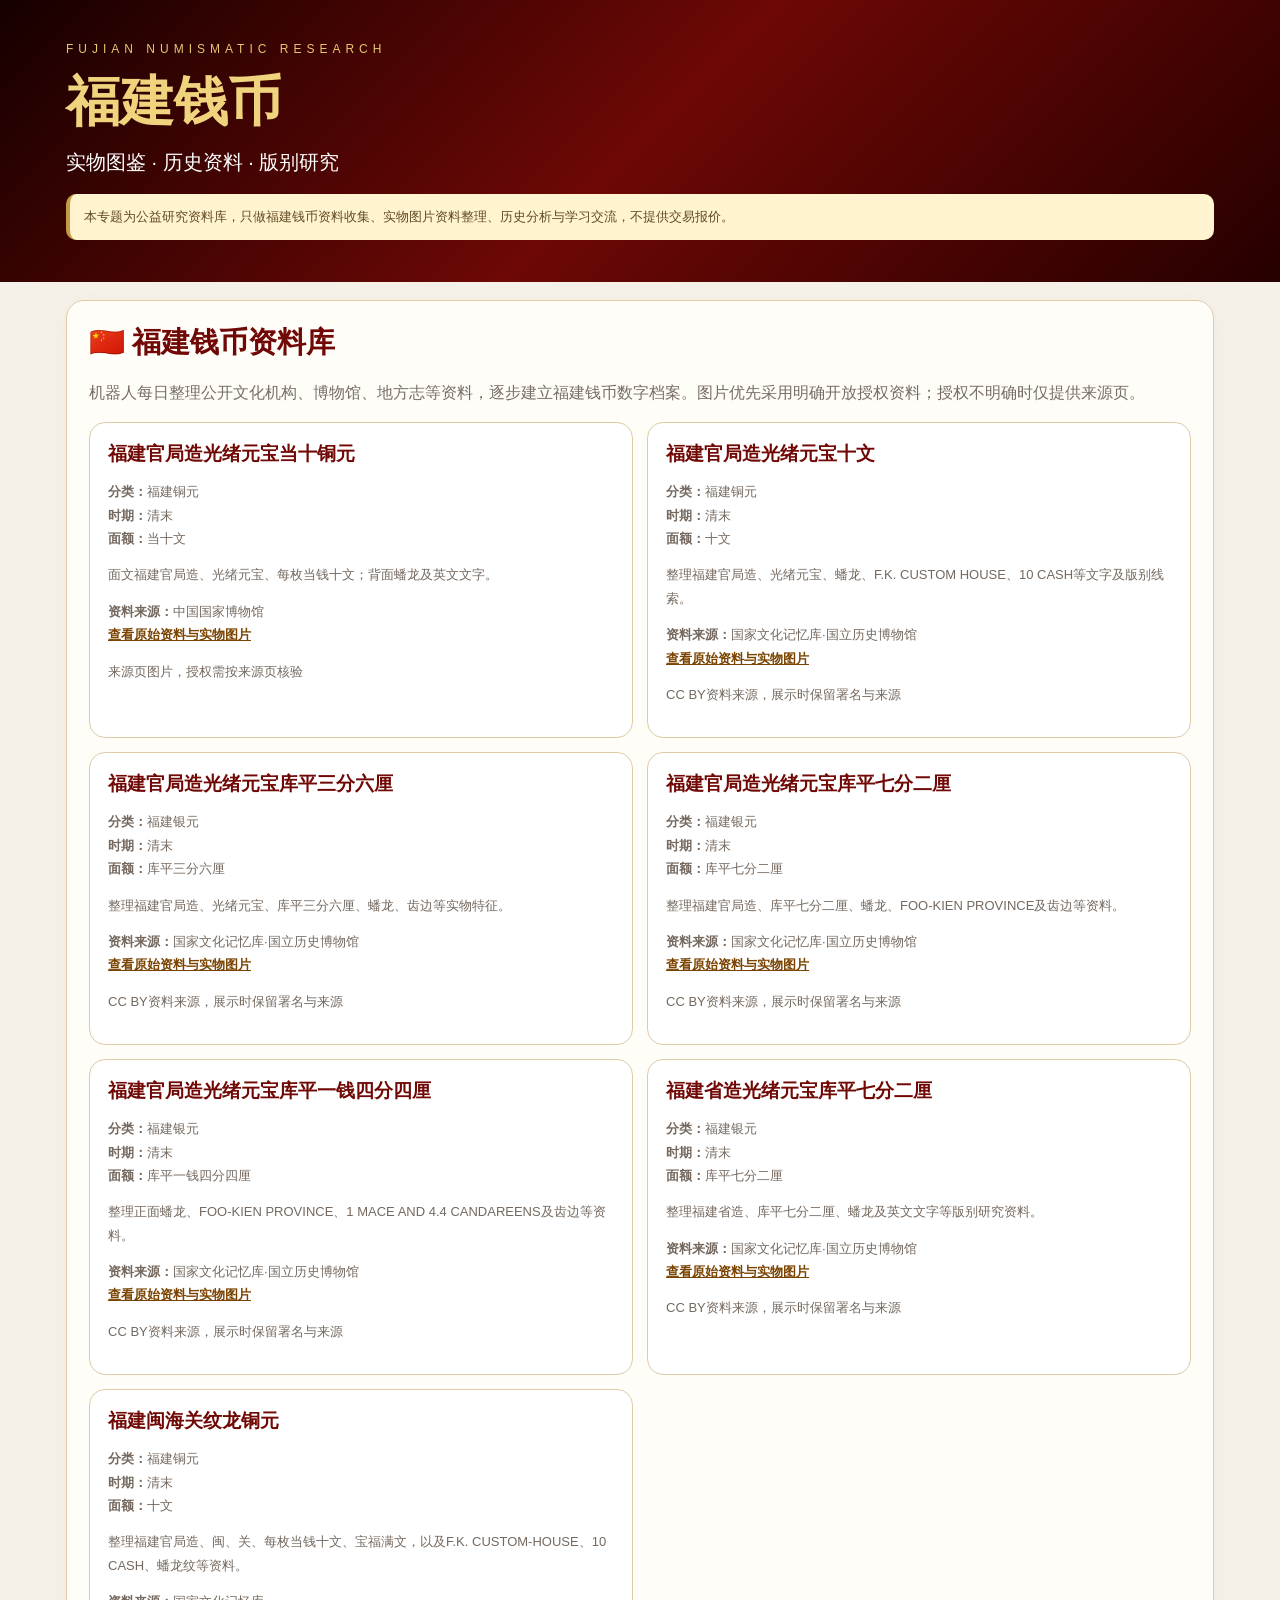
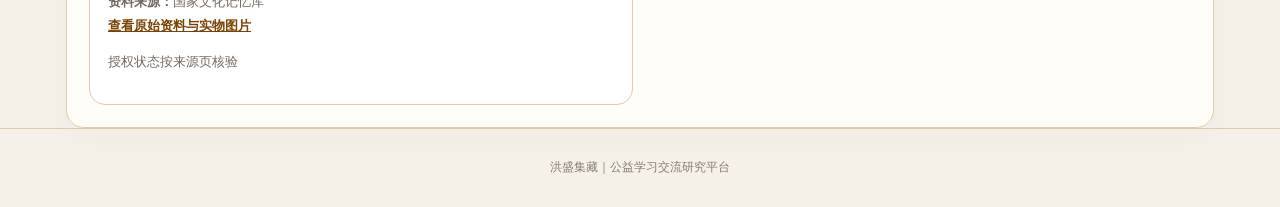
==== commit 2282d172: "rebuild: add clean Fujian research page" ====
--- a/fujian-coin.html
+++ b/fujian-coin.html
@@ -1 +1 @@
-<!doctype html><html lang="zh-CN"><head><meta charset="utf-8"><meta name="viewport" content="width=device-width,initial-scale=1"><title>福建钱币资料库｜洪盛集藏</title><style>body{margin:0;background:#f7f1e7;color:#2b211b;font-family:-apple-system,BlinkMacSystemFont,"PingFang SC","Microsoft YaHei",sans-serif}.wrap{max-width:1100px;margin:auto;padding:24px 16px}.hero{background:#190000;color:#f3d37b;padding:28px 16px}.box{background:#fffdf8;border:1px solid #ddcba9;border-radius:18px;padding:20px;margin-top:16px}.title{color:#780b08;font-family:serif}.muted{color:#75695f;line-height:1.8}.grid{display:grid;grid-template-columns:repeat(3,1fr);gap:14px}.card{background:#fff;border:1px solid #ddcba9;border-radius:15px;padding:18px}@media(max-width:700px){.grid{grid-template-columns:1fr}}</style></head><body><header class="hero"><div class="wrap"><a href="./" style="color:#f3d37b">← 首页</a><h1>🇨🇳 福建钱币资料库</h1><p>只做资料收集、实物图鉴、历史整理与分析研究，不做成交和求购价格。</p></div></header><main class="wrap"><div class="box"><h2 class="title">资料分类</h2><div class="grid"><div class="card"><h3>福建铜元</h3><p>福建官局造、闽关铜元及民国地方机制铜币。</p></div><div class="card"><h3>福建银元 / 银角</h3><p>福建官局造、福建省造及地方银质辅币资料。</p></div><div class="card"><h3>福建纸币</h3><p>福建银行、福建省银行及地方纸币。</p></div><div class="card"><h3>地方货币</h3><p>特殊历史时期福建地方货币资料。</p></div><div class="card"><h3>铸币历史</h3><p>造币机构、年代、铸造品种与历史文献。</p></div><div class="card"><h3>实物图鉴</h3><p>开放授权、自有或获授权实物图片及来源说明。</p></div></div></div><div class="box"><h2 class="title">自动资料整理</h2><p class="muted">机器人按计划更新公开资料索引。授权不明确的第三方图片不直接镜像，只保留来源链接。</p><div id="out" class="muted">读取资料中……</div></div></main><script>fetch('./data/fujian-coins.json?'+Date.now()).then(r=>r.json()).then(d=>{let a=d.records||[];out.innerHTML='<b>当前资料条目：</b>'+a.length+' 条<br>'+a.map(x=>x.name+'｜'+x.category).join('<br>')}).catch(()=>out.innerHTML='资料暂时无法读取。');</script></body></html>+<!doctype html><html lang="zh-CN"><head><meta charset="utf-8"><meta name="viewport" content="width=device-width,initial-scale=1"><title>福建钱币资料库｜洪盛集藏</title><link rel="stylesheet" href="style.css"><style>.records{display:grid;grid-template-columns:repeat(2,1fr);gap:14px}.record{background:#fff;border:1px solid #dfcba8;border-radius:16px;padding:18px}.record h3{color:#700805;margin:0 0 8px}.record p{font-size:13px;line-height:1.8;color:#75695f}.record a{color:#7a4300;font-weight:700}@media(max-width:700px){.records{grid-template-columns:1fr}}</style></head><body><header class="hero"><div class="wrap"><div class="eyebrow">FUJIAN NUMISMATIC RESEARCH</div><h1>福建钱币</h1><p>实物图鉴 · 历史资料 · 版别研究</p><div class="notice">本专题为公益研究资料库，只做福建钱币资料收集、实物图片资料整理、历史分析与学习交流，不提供交易报价。</div></div></header><main class="wrap"><section class="panel"><h2>🇨🇳 福建钱币资料库</h2><p class="muted">机器人每日整理公开文化机构、博物馆、地方志等资料，逐步建立福建钱币数字档案。图片优先采用明确开放授权资料；授权不明确时仅提供来源页。</p><div class="records" id="records">加载中……</div></section></main><footer><div class="wrap">洪盛集藏｜公益学习交流研究平台</div></footer><script>const esc=v=>String(v??'').replace(/[&<>\"]/g,m=>({'&':'&amp;','<':'&lt;','>':'&gt;','\\':'&#92;','"':'&quot;'}[m]));fetch('data/fujian-coins.json',{cache:'no-store'}).then(r=>r.json()).then(d=>{document.getElementById('records').innerHTML=(d.records||[]).map(x=>`<article class="record"><h3>${esc(x.name)}</h3><p><b>分类：</b>${esc(x.category)}<br><b>时期：</b>${esc(x.period)}<br><b>面额：</b>${esc(x.denomination)}</p><p>${esc(x.features)}</p><p><b>资料来源：</b>${esc(x.source)}<br><a href="${esc(x.source_url)}" target="_blank" rel="noopener">查看原始资料与实物图片</a></p><p>${esc(x.image_status)}</p></article>`).join('')||'暂无资料'})</script></body></html>
--- a/style.css
+++ b/style.css
@@ -0,0 +1 @@
+*{box-sizing:border-box}body{margin:0;background:#f6f1e8;color:#2b211b;font-family:-apple-system,BlinkMacSystemFont,"PingFang SC","Microsoft YaHei",sans-serif}.wrap{max-width:1180px;margin:auto;padding:0 16px}.hero{background:linear-gradient(135deg,#160000,#6d0805,#260000);color:#fff;padding:42px 0}.eyebrow{color:#e4c873;letter-spacing:5px;font-size:12px}.hero h1{font-family:STKaiti,KaiTi,serif;font-size:54px;color:#f0d37d;margin:10px 0}.hero p{font-size:20px;margin:0 0 18px}.notice{background:#fff4cf;color:#624b24;border-left:4px solid #c49a43;padding:12px 14px;border-radius:10px;line-height:1.7;font-size:13px}.nav{display:flex;gap:8px;overflow:auto;padding-top:9px;padding-bottom:9px}.nav a{background:#fff;color:#700805;text-decoration:none;border:1px solid #e1cda9;padding:9px 15px;border-radius:999px;font-weight:700;white-space:nowrap}main{padding-bottom:30px}.panel{background:#fffdf8;border:1px solid #dfcba8;border-radius:18px;padding:22px;margin-top:18px;box-shadow:0 8px 30px #4b1d0008}.panel h2{color:#700805;margin:0 0 10px;font-family:STKaiti,KaiTi,serif;font-size:29px}.section-head{display:flex;justify-content:space-between;gap:16px;align-items:flex-start}.search{display:flex;gap:8px}.search input{flex:1;border:1px solid #d8c6a7;border-radius:12px;padding:13px;background:#fff;font-size:15px}.search button,.btn{border:0;background:#700805;color:#fff;padding:12px 17px;border-radius:12px;text-decoration:none;font-weight:800;cursor:pointer}.badge{background:#f3e5c5;color:#6d4a0d;padding:7px 10px;border-radius:999px;font-size:12px}.muted{color:#786e65;line-height:1.7}.grid{display:grid;grid-template-columns:repeat(4,1fr);gap:12px}.card{border:1px solid #e1d0b2;background:#fff;padding:17px;border-radius:14px;display:flex;flex-direction:column;gap:7px}.card b{color:#700805}.card span{font-size:13px;color:#786e65;line-height:1.6}.loading,.empty{padding:20px;text-align:center;color:#82776d}.table-wrap{overflow:auto;margin-top:12px}.table-wrap h3{color:#700805}.table{width:100%;border-collapse:collapse;min-width:720px}.table th,.table td{border-bottom:1px solid #eadfcf;padding:10px 8px;text-align:left;font-size:13px}.table th{background:#f8f0e1;color:#63400e}.source{color:#7a4300;text-decoration:none}.result-item{padding:12px;border-bottom:1px solid #eadfcf}.result-item b{color:#700805}footer{padding:28px 0;text-align:center;color:#877c71;font-size:12px;line-height:1.8;border-top:1px solid #dfcba8}@media(max-width:800px){.grid{grid-template-columns:1fr 1fr}.section-head{flex-direction:column}}@media(max-width:500px){.hero h1{font-size:42px}.grid{grid-template-columns:1fr}.search{flex-direction:column}}
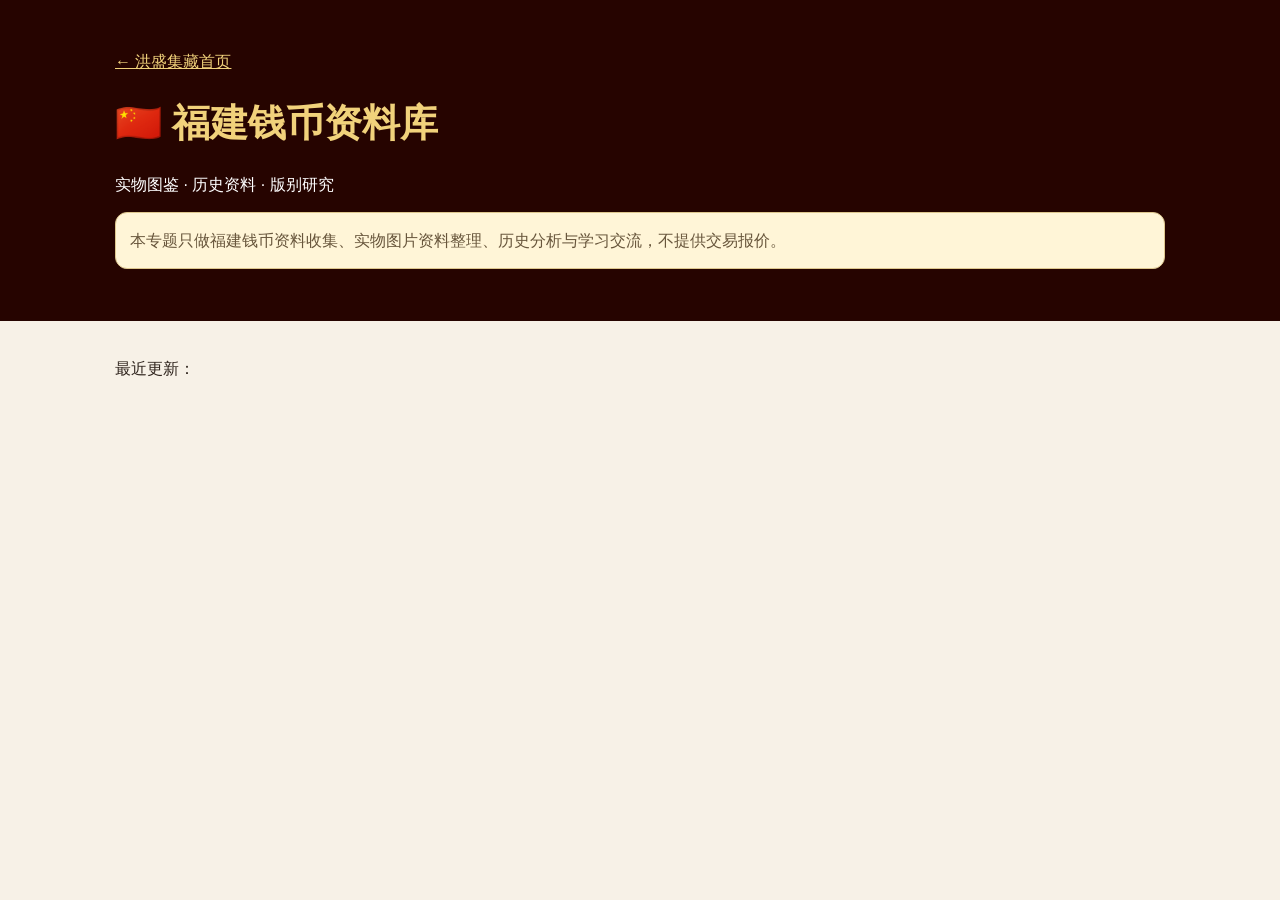
==== commit 353698ac: "rebuild: create simple Fujian research page" ====
--- a/fujian-coin.html
+++ b/fujian-coin.html
@@ -1 +1 @@
-<!doctype html><html lang="zh-CN"><head><meta charset="utf-8"><meta name="viewport" content="width=device-width,initial-scale=1"><title>福建钱币资料库｜洪盛集藏</title><link rel="stylesheet" href="style.css"><style>.records{display:grid;grid-template-columns:repeat(2,1fr);gap:14px}.record{background:#fff;border:1px solid #dfcba8;border-radius:16px;padding:18px}.record h3{color:#700805;margin:0 0 8px}.record p{font-size:13px;line-height:1.8;color:#75695f}.record a{color:#7a4300;font-weight:700}@media(max-width:700px){.records{grid-template-columns:1fr}}</style></head><body><header class="hero"><div class="wrap"><div class="eyebrow">FUJIAN NUMISMATIC RESEARCH</div><h1>福建钱币</h1><p>实物图鉴 · 历史资料 · 版别研究</p><div class="notice">本专题为公益研究资料库，只做福建钱币资料收集、实物图片资料整理、历史分析与学习交流，不提供交易报价。</div></div></header><main class="wrap"><section class="panel"><h2>🇨🇳 福建钱币资料库</h2><p class="muted">机器人每日整理公开文化机构、博物馆、地方志等资料，逐步建立福建钱币数字档案。图片优先采用明确开放授权资料；授权不明确时仅提供来源页。</p><div class="records" id="records">加载中……</div></section></main><footer><div class="wrap">洪盛集藏｜公益学习交流研究平台</div></footer><script>const esc=v=>String(v??'').replace(/[&<>\"]/g,m=>({'&':'&amp;','<':'&lt;','>':'&gt;','\\':'&#92;','"':'&quot;'}[m]));fetch('data/fujian-coins.json',{cache:'no-store'}).then(r=>r.json()).then(d=>{document.getElementById('records').innerHTML=(d.records||[]).map(x=>`<article class="record"><h3>${esc(x.name)}</h3><p><b>分类：</b>${esc(x.category)}<br><b>时期：</b>${esc(x.period)}<br><b>面额：</b>${esc(x.denomination)}</p><p>${esc(x.features)}</p><p><b>资料来源：</b>${esc(x.source)}<br><a href="${esc(x.source_url)}" target="_blank" rel="noopener">查看原始资料与实物图片</a></p><p>${esc(x.image_status)}</p></article>`).join('')||'暂无资料'})</script></body></html>+<!doctype html><html lang="zh-CN"><head><meta charset="utf-8"><meta name="viewport" content="width=device-width,initial-scale=1"><title>福建钱币资料库｜洪盛集藏</title><style>body{margin:0;background:#f7f1e7;color:#30251e;font-family:-apple-system,BlinkMacSystemFont,"PingFang SC","Microsoft YaHei",sans-serif}.wrap{max-width:1050px;margin:auto;padding:22px 16px}.hero{background:#260400;color:#fff;padding:30px 0}.hero h1{color:#f1d27b;font-family:serif;font-size:38px}.notice{background:#fff5d7;border:1px solid #ddc68d;padding:14px;border-radius:12px;color:#68563c;line-height:1.7}.grid{display:grid;grid-template-columns:repeat(2,1fr);gap:14px;margin-top:20px}.card{background:#fff;border:1px solid #dfcba8;border-radius:15px;padding:17px}.card h2{color:#780b06;font-size:20px}.card p{font-size:13px;line-height:1.8;color:#71665b}.card a{color:#780b06;font-weight:bold}@media(max-width:650px){.grid{grid-template-columns:1fr}}</style></head><body><header class="hero"><div class="wrap"><a href="./" style="color:#f1d27b">← 洪盛集藏首页</a><h1>🇨🇳 福建钱币资料库</h1><p>实物图鉴 · 历史资料 · 版别研究</p><div class="notice">本专题只做福建钱币资料收集、实物图片资料整理、历史分析与学习交流，不提供交易报价。</div></div></header><main class="wrap"><div id="list">加载中……</div></main><script>const e=v=>String(v??'').replace(/[&<>\"]/g,m=>({'&':'&amp;','<':'&lt;','>':'&gt;','\\':'&#92;','"':'&quot;'}[m]));fetch('data/fujian-coins.json',{cache:'no-store'}).then(r=>r.json()).then(d=>{document.getElementById('list').innerHTML='<p>最近更新：'+e(d.updated||'')+'</p><div class="grid">'+(d.records||[]).map(x=>'<article class="card"><h2>'+e(x.name)+'</h2><p><b>分类：</b>'+e(x.category||'')+'<br><b>时期：</b>'+e(x.period||'')+'<br><b>面额：</b>'+e(x.denomination||'')+'</p><p>'+e(x.features||'')+'</p><p><b>资料来源：</b>'+e(x.source||'')+'<br><a href="'+e(x.source_url||'#')+'" target="_blank" rel="noopener">查看原始资料与实物图片</a></p><p>'+e(x.image_status||'')+'</p></article>').join('')+'</div>'})</script></body></html>
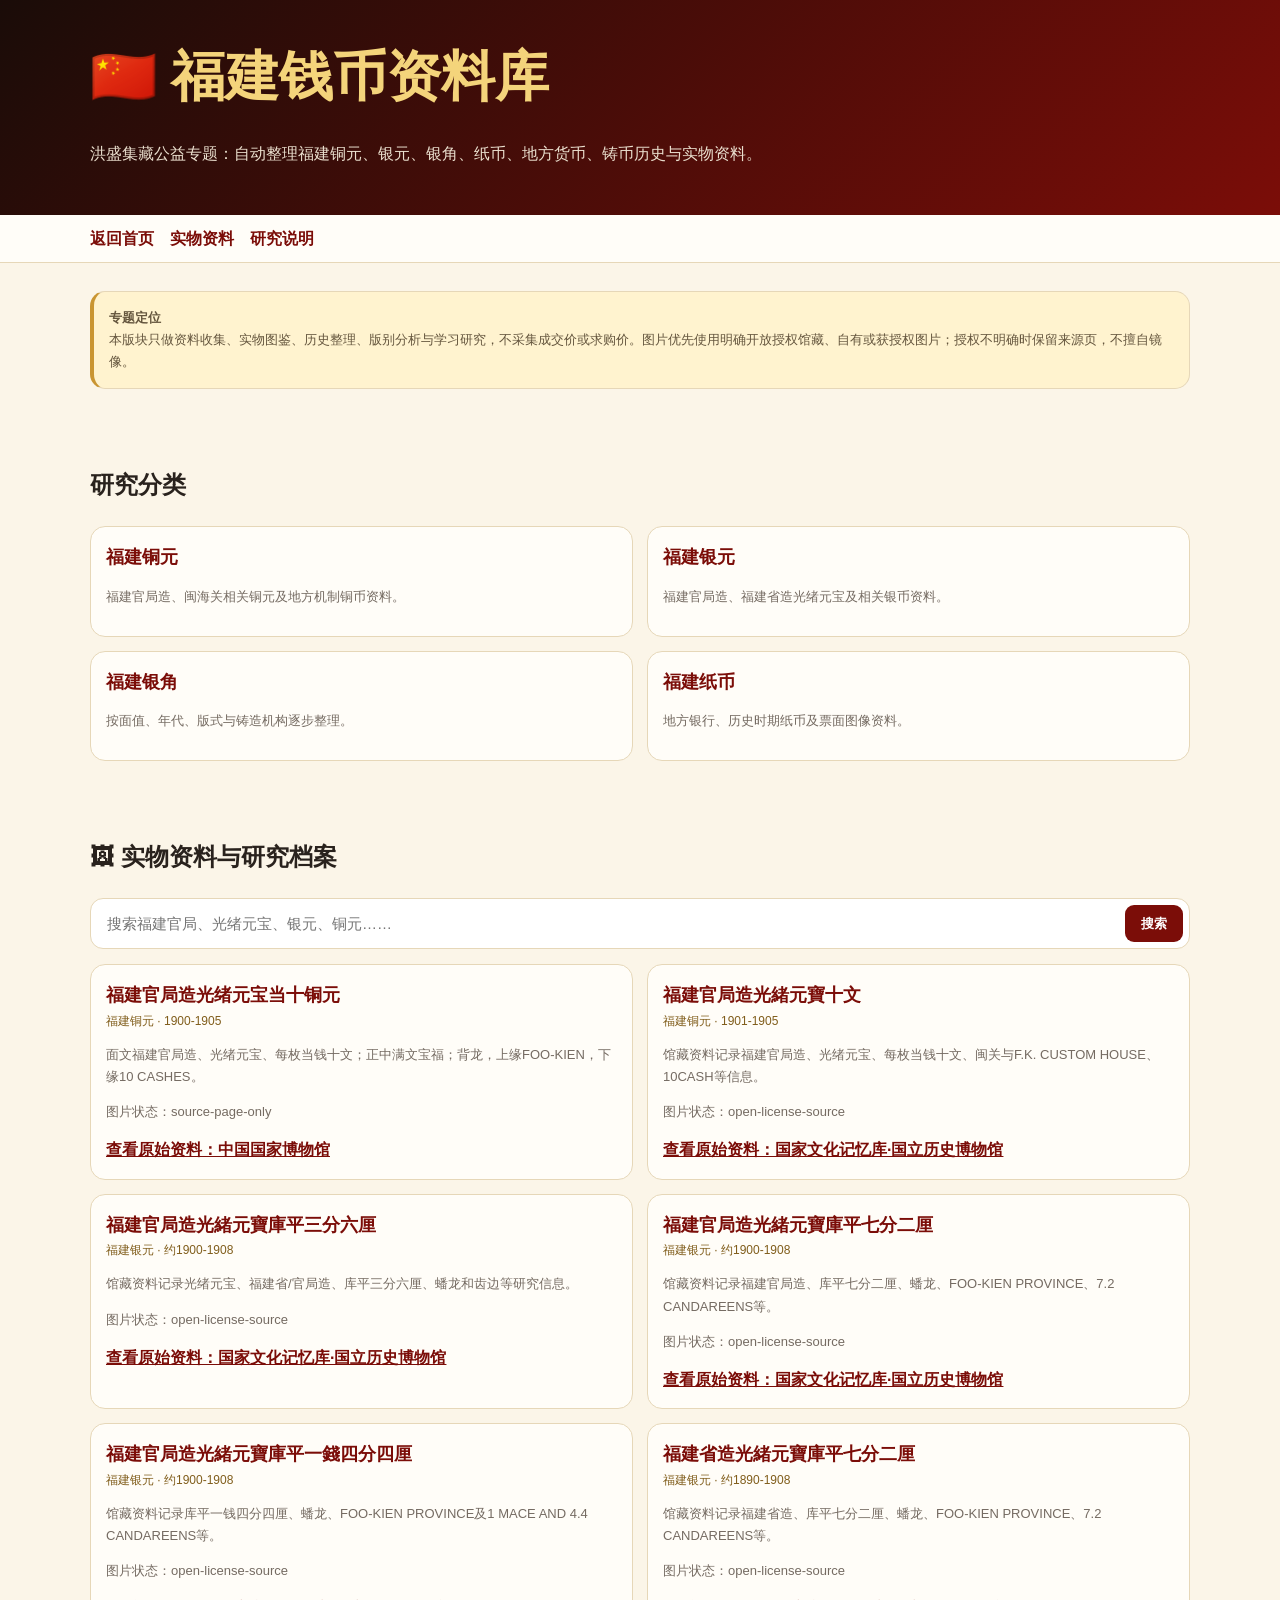
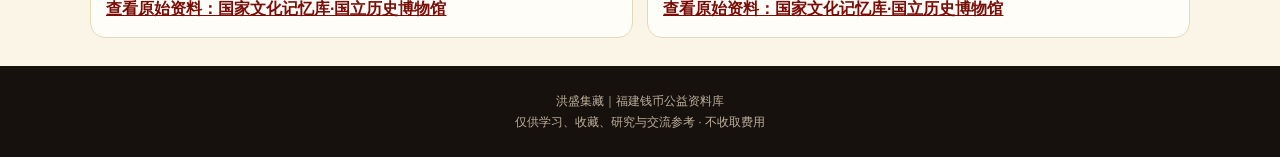
==== commit 9b97a1ae: "feat: restore clean Fujian coin research page" ====
--- a/fujian-coin.html
+++ b/fujian-coin.html
@@ -1 +1,2 @@
-<!doctype html><html lang="zh-CN"><head><meta charset="utf-8"><meta name="viewport" content="width=device-width,initial-scale=1"><title>福建钱币资料库｜洪盛集藏</title><style>body{margin:0;background:#f7f1e7;color:#30251e;font-family:-apple-system,BlinkMacSystemFont,"PingFang SC","Microsoft YaHei",sans-serif}.wrap{max-width:1050px;margin:auto;padding:22px 16px}.hero{background:#260400;color:#fff;padding:30px 0}.hero h1{color:#f1d27b;font-family:serif;font-size:38px}.notice{background:#fff5d7;border:1px solid #ddc68d;padding:14px;border-radius:12px;color:#68563c;line-height:1.7}.grid{display:grid;grid-template-columns:repeat(2,1fr);gap:14px;margin-top:20px}.card{background:#fff;border:1px solid #dfcba8;border-radius:15px;padding:17px}.card h2{color:#780b06;font-size:20px}.card p{font-size:13px;line-height:1.8;color:#71665b}.card a{color:#780b06;font-weight:bold}@media(max-width:650px){.grid{grid-template-columns:1fr}}</style></head><body><header class="hero"><div class="wrap"><a href="./" style="color:#f1d27b">← 洪盛集藏首页</a><h1>🇨🇳 福建钱币资料库</h1><p>实物图鉴 · 历史资料 · 版别研究</p><div class="notice">本专题只做福建钱币资料收集、实物图片资料整理、历史分析与学习交流，不提供交易报价。</div></div></header><main class="wrap"><div id="list">加载中……</div></main><script>const e=v=>String(v??'').replace(/[&<>\"]/g,m=>({'&':'&amp;','<':'&lt;','>':'&gt;','\\':'&#92;','"':'&quot;'}[m]));fetch('data/fujian-coins.json',{cache:'no-store'}).then(r=>r.json()).then(d=>{document.getElementById('list').innerHTML='<p>最近更新：'+e(d.updated||'')+'</p><div class="grid">'+(d.records||[]).map(x=>'<article class="card"><h2>'+e(x.name)+'</h2><p><b>分类：</b>'+e(x.category||'')+'<br><b>时期：</b>'+e(x.period||'')+'<br><b>面额：</b>'+e(x.denomination||'')+'</p><p>'+e(x.features||'')+'</p><p><b>资料来源：</b>'+e(x.source||'')+'<br><a href="'+e(x.source_url||'#')+'" target="_blank" rel="noopener">查看原始资料与实物图片</a></p><p>'+e(x.image_status||'')+'</p></article>').join('')+'</div>'})</script></body></html>+<!doctype html>
+<html lang="zh-CN"><head><meta charset="utf-8"><meta name="viewport" content="width=device-width,initial-scale=1"><title>福建钱币资料库｜洪盛集藏</title><style>:root{--r:#7b0d08;--g:#c99532;--p:#fbf5e8;--m:#756b62;--l:#e6d7b8}*{box-sizing:border-box}body{margin:0;background:var(--p);color:#29221d;font-family:-apple-system,BlinkMacSystemFont,"SF Pro Text","PingFang SC","Noto Sans SC","Microsoft YaHei",sans-serif;line-height:1.7}.wrap{width:min(1100px,calc(100% - 28px));margin:auto}.hero{background:linear-gradient(135deg,#1a0c08,#7b0d08);color:white;padding:32px 0}.hero h1{font-family:"STKaiti","KaiTi",serif;color:#f4d47b;font-size:clamp(36px,7vw,54px);margin:0}.hero p{color:#eadfce}.nav{background:#fffdf8;border-bottom:1px solid var(--l);padding:10px 0}.nav a{color:var(--r);font-weight:800;text-decoration:none;margin-right:16px}.section{padding:28px 0}.notice,.card{background:#fffdf8;border:1px solid var(--l);border-radius:15px;padding:15px}.notice{border-left:4px solid var(--g);background:#fff3cf;color:#65563e;font-size:13px}.search{display:flex;background:white;border:1px solid var(--l);border-radius:13px;padding:6px;margin:15px 0}.search input{flex:1;border:0;outline:0;padding:10px;font-size:15px}.search button{background:var(--r);color:#fff;border:0;border-radius:9px;padding:0 16px;font-weight:800}.grid{display:grid;grid-template-columns:repeat(2,1fr);gap:14px}.card h3{margin:0;color:var(--r);font-size:18px}.card p{font-size:13px;color:var(--m)}.meta{color:#805d1b;font-size:12px}.source{color:var(--r);font-weight:800}.empty{text-align:center;padding:25px;color:var(--m)}footer{background:#17110e;color:#bcae9a;text-align:center;padding:25px;font-size:12px}@media(max-width:650px){.grid{grid-template-columns:1fr}}</style></head><body><header class="hero"><div class="wrap"><h1>🇨🇳 福建钱币资料库</h1><p>洪盛集藏公益专题：自动整理福建铜元、银元、银角、纸币、地方货币、铸币历史与实物资料。</p></div></header><nav class="nav"><div class="wrap"><a href="./">返回首页</a><a href="#records">实物资料</a><a href="#research">研究说明</a></div></nav><main class="wrap"><section class="section"><div class="notice"><strong>专题定位</strong><br>本版块只做资料收集、实物图鉴、历史整理、版别分析与学习研究，不采集成交价或求购价。图片优先使用明确开放授权馆藏、自有或获授权图片；授权不明确时保留来源页，不擅自镜像。</div></section><section id="research" class="section"><h2>研究分类</h2><div class="grid"><div class="card"><h3>福建铜元</h3><p>福建官局造、闽海关相关铜元及地方机制铜币资料。</p></div><div class="card"><h3>福建银元</h3><p>福建官局造、福建省造光绪元宝及相关银币资料。</p></div><div class="card"><h3>福建银角</h3><p>按面值、年代、版式与铸造机构逐步整理。</p></div><div class="card"><h3>福建纸币</h3><p>地方银行、历史时期纸币及票面图像资料。</p></div></div></section><section id="records" class="section"><h2>🖼 实物资料与研究档案</h2><div class="search"><input id="q" placeholder="搜索福建官局、光绪元宝、银元、铜元……"><button onclick="render()">搜索</button></div><div id="app"><div class="empty">资料加载中……</div></div></section></main><footer>洪盛集藏｜福建钱币公益资料库<br>仅供学习、收藏、研究与交流参考 · 不收取费用</footer><script>const esc=s=>String(s??'').replace(/[&<>"']/g,m=>({'&':'&amp;','<':'&lt;','>':'&gt;','"':'&quot;',"'":'&#39;'}[m]));let records=[];fetch('data/fujian.json',{cache:'no-store'}).then(r=>r.json()).then(d=>{records=d.records||[];render()}).catch(()=>app.innerHTML='<div class="empty">资料暂时无法加载。</div>');function render(){let q=(document.getElementById('q')?.value||'').trim().toLowerCase();let a=records.filter(x=>!q||JSON.stringify(x).toLowerCase().includes(q));if(!a.length){app.innerHTML='<div class="empty">暂无相关资料。</div>';return}app.innerHTML='<div class="grid">'+a.map(x=>`<article class="card"><h3>${esc(x.name)}</h3><div class="meta">${esc(x.category||'')} · ${esc(x.period||'')}</div><p>${esc(x.features||'')}</p><p>图片状态：${esc(x.image_status||'来源页资料')}</p><a class="source" href="${esc(x.source_url)}" target="_blank" rel="noopener noreferrer">查看原始资料：${esc(x.source||'来源')}</a></article>`).join('')+'</div>'}q.addEventListener('keydown',e=>{if(e.key==='Enter')render()});</script></body></html>
